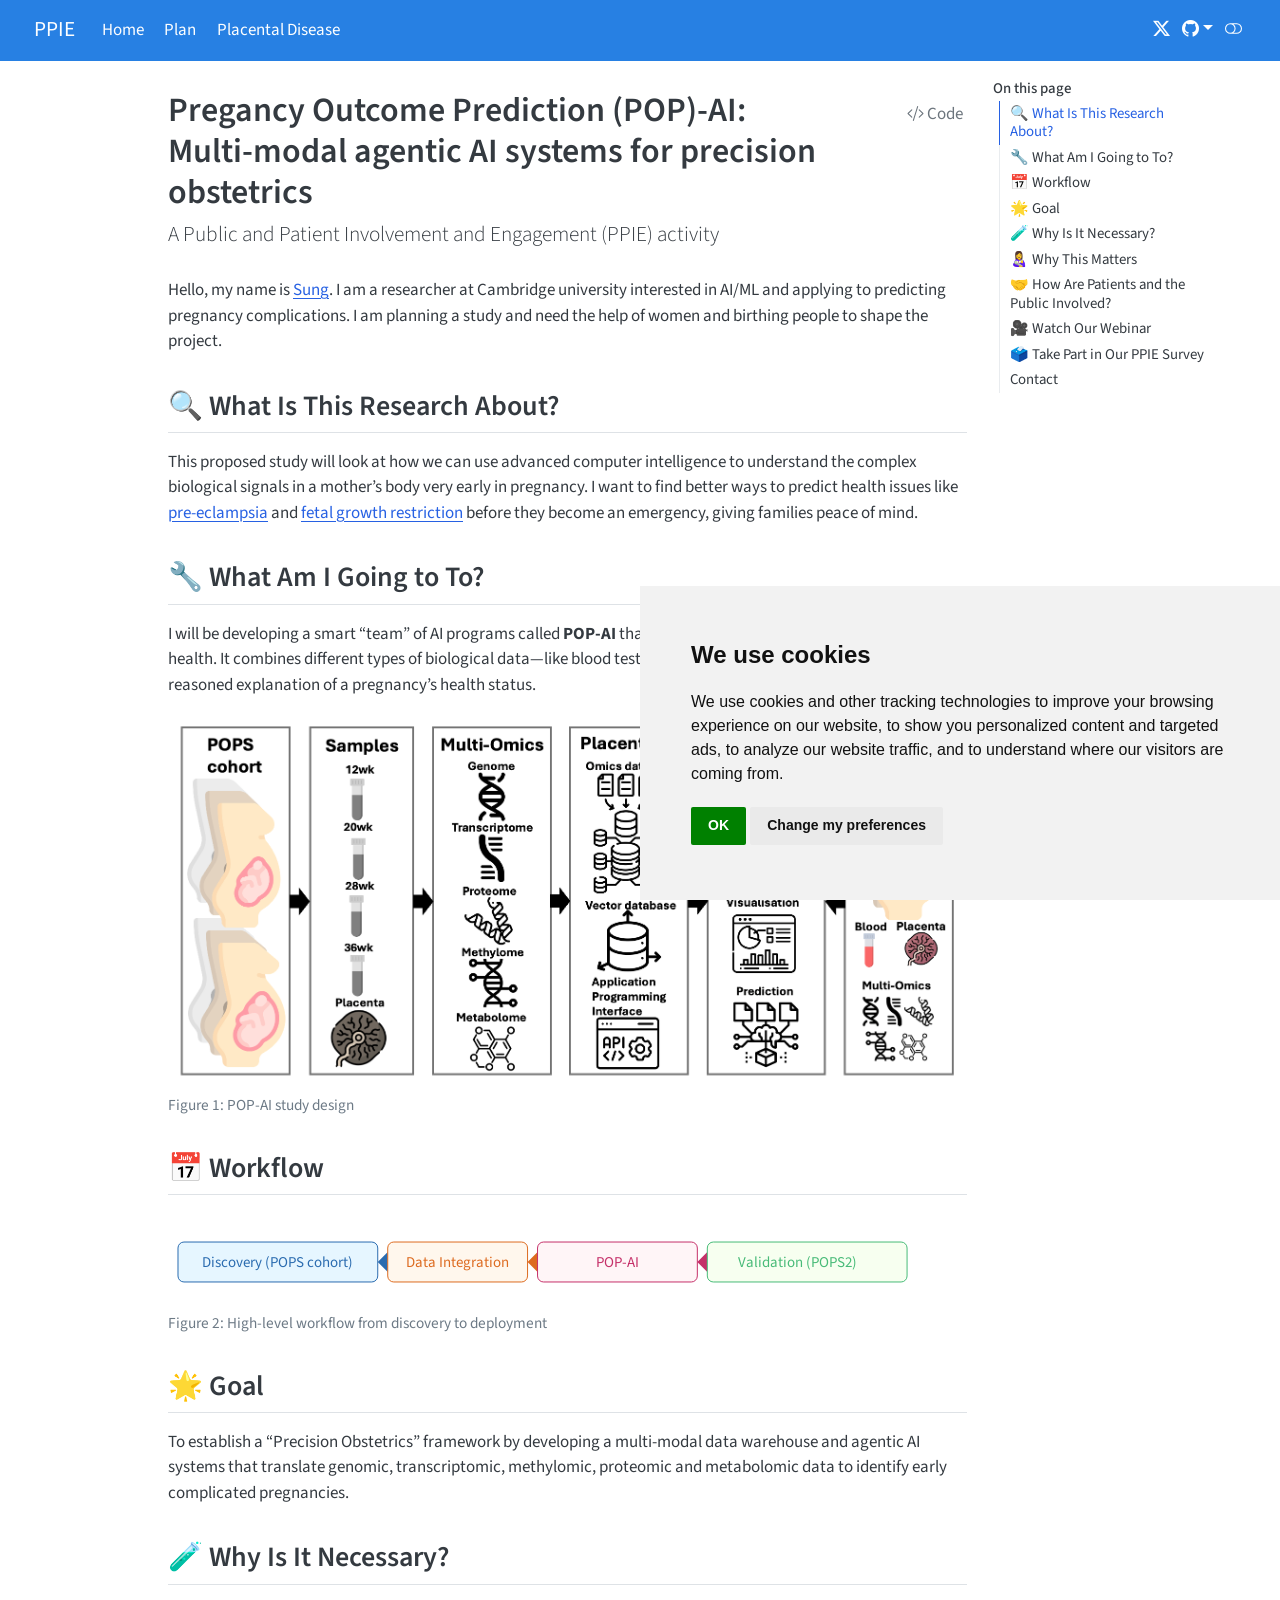
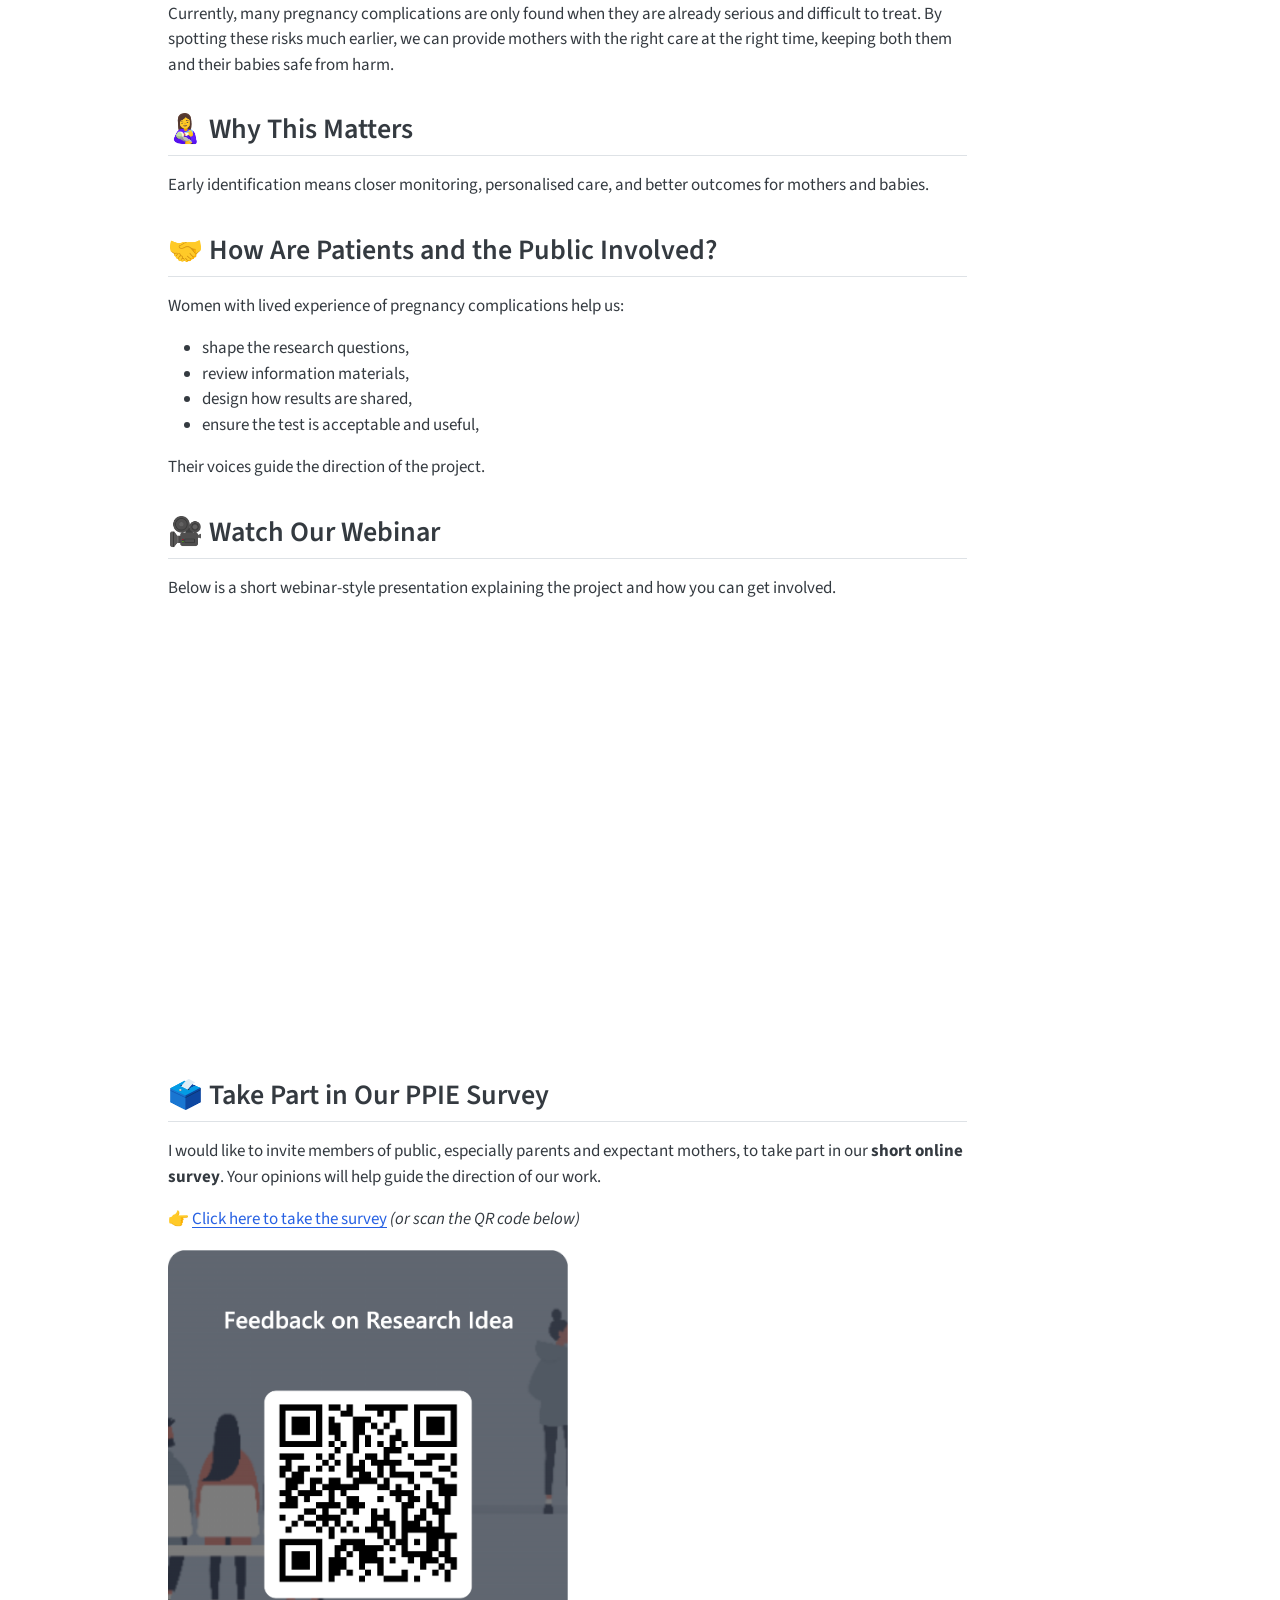
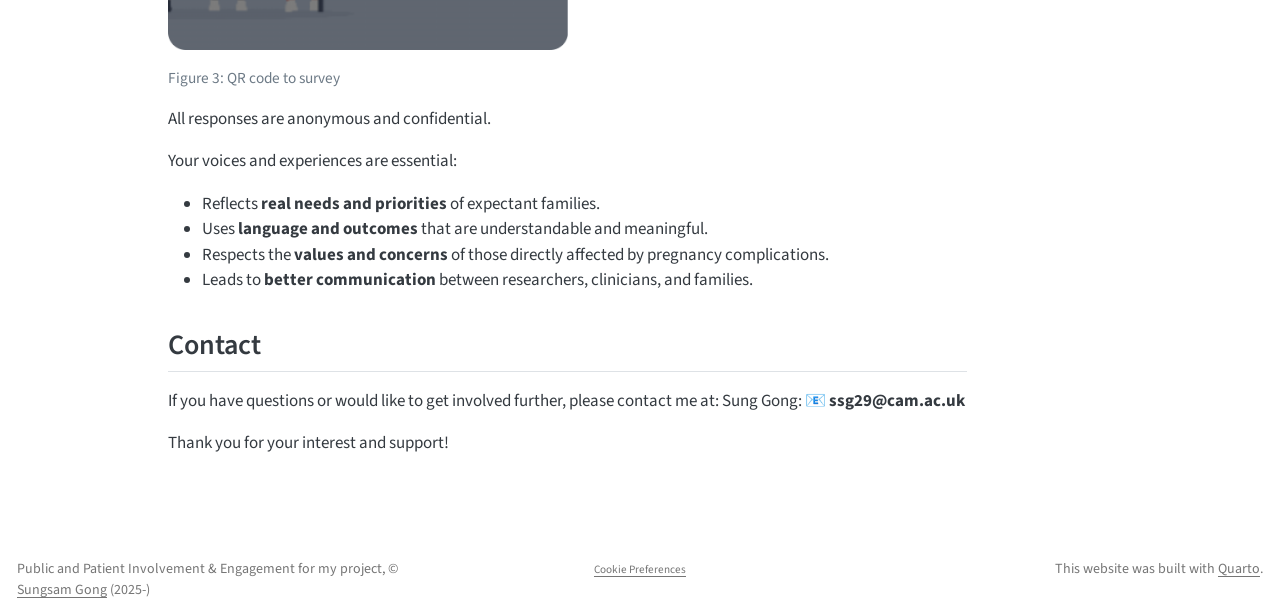
==== index.html @ a51aa69e "Built site for gh-pages" ====
<!DOCTYPE html>
<html xmlns="http://www.w3.org/1999/xhtml" lang="en" xml:lang="en"><head>

<meta charset="utf-8">
<meta name="generator" content="quarto-1.8.24">

<meta name="viewport" content="width=device-width, initial-scale=1.0, user-scalable=yes">


<title>Pregancy Outcome Prediction (POP)-AI:Multi-modal agentic AI systems for precision obstetrics – PPIE</title>
<style>
code{white-space: pre-wrap;}
span.smallcaps{font-variant: small-caps;}
div.columns{display: flex; gap: min(4vw, 1.5em);}
div.column{flex: auto; overflow-x: auto;}
div.hanging-indent{margin-left: 1.5em; text-indent: -1.5em;}
ul.task-list{list-style: none;}
ul.task-list li input[type="checkbox"] {
  width: 0.8em;
  margin: 0 0.8em 0.2em -1em; /* quarto-specific, see https://github.com/quarto-dev/quarto-cli/issues/4556 */ 
  vertical-align: middle;
}
/* CSS for syntax highlighting */
html { -webkit-text-size-adjust: 100%; }
pre > code.sourceCode { white-space: pre; position: relative; }
pre > code.sourceCode > span { display: inline-block; line-height: 1.25; }
pre > code.sourceCode > span:empty { height: 1.2em; }
.sourceCode { overflow: visible; }
code.sourceCode > span { color: inherit; text-decoration: inherit; }
div.sourceCode { margin: 1em 0; }
pre.sourceCode { margin: 0; }
@media screen {
div.sourceCode { overflow: auto; }
}
@media print {
pre > code.sourceCode { white-space: pre-wrap; }
pre > code.sourceCode > span { text-indent: -5em; padding-left: 5em; }
}
pre.numberSource code
  { counter-reset: source-line 0; }
pre.numberSource code > span
  { position: relative; left: -4em; counter-increment: source-line; }
pre.numberSource code > span > a:first-child::before
  { content: counter(source-line);
    position: relative; left: -1em; text-align: right; vertical-align: baseline;
    border: none; display: inline-block;
    -webkit-touch-callout: none; -webkit-user-select: none;
    -khtml-user-select: none; -moz-user-select: none;
    -ms-user-select: none; user-select: none;
    padding: 0 4px; width: 4em;
  }
pre.numberSource { margin-left: 3em;  padding-left: 4px; }
div.sourceCode
  {   }
@media screen {
pre > code.sourceCode > span > a:first-child::before { text-decoration: underline; }
}
</style>


<script src="site_libs/quarto-nav/quarto-nav.js"></script>
<script src="site_libs/quarto-nav/headroom.min.js"></script>
<script src="site_libs/clipboard/clipboard.min.js"></script>
<script src="site_libs/quarto-search/autocomplete.umd.js"></script>
<script src="site_libs/quarto-search/fuse.min.js"></script>
<script src="site_libs/quarto-search/quarto-search.js"></script>
<meta name="quarto:offset" content="./">
<script src="site_libs/cookie-consent/cookie-consent.js"></script>
<link href="site_libs/cookie-consent/cookie-consent.css" rel="stylesheet">
<script src="site_libs/quarto-html/quarto.js" type="module"></script>
<script src="site_libs/quarto-html/tabsets/tabsets.js" type="module"></script>
<script src="site_libs/quarto-html/axe/axe-check.js" type="module"></script>
<script src="site_libs/quarto-html/popper.min.js"></script>
<script src="site_libs/quarto-html/tippy.umd.min.js"></script>
<script src="site_libs/quarto-html/anchor.min.js"></script>
<link href="site_libs/quarto-html/tippy.css" rel="stylesheet">
<link href="site_libs/quarto-html/quarto-syntax-highlighting-daa61cdf0a0f2a7b7769a5faa9ec7e5c.css" rel="stylesheet" class="quarto-color-scheme" id="quarto-text-highlighting-styles">
<link href="site_libs/quarto-html/quarto-syntax-highlighting-dark-aa12532152a44d0f02d6b664d4715275.css" rel="stylesheet" class="quarto-color-scheme quarto-color-alternate" id="quarto-text-highlighting-styles">
<link href="site_libs/quarto-html/quarto-syntax-highlighting-daa61cdf0a0f2a7b7769a5faa9ec7e5c.css" rel="stylesheet" class="quarto-color-scheme-extra" id="quarto-text-highlighting-styles">
<script src="site_libs/bootstrap/bootstrap.min.js"></script>
<link href="site_libs/bootstrap/bootstrap-icons.css" rel="stylesheet">
<link href="site_libs/bootstrap/bootstrap-1c610ff6f3c2b737adf2f1b903a9060c.min.css" rel="stylesheet" append-hash="true" class="quarto-color-scheme" id="quarto-bootstrap" data-mode="light">
<link href="site_libs/bootstrap/bootstrap-dark-239635555248f5761fd198ca9ed1ee51.min.css" rel="stylesheet" append-hash="true" class="quarto-color-scheme quarto-color-alternate" id="quarto-bootstrap" data-mode="dark">
<link href="site_libs/bootstrap/bootstrap-1c610ff6f3c2b737adf2f1b903a9060c.min.css" rel="stylesheet" append-hash="true" class="quarto-color-scheme-extra" id="quarto-bootstrap" data-mode="light">
<script id="quarto-search-options" type="application/json">{
  "location": "navbar",
  "copy-button": false,
  "collapse-after": 3,
  "panel-placement": "end",
  "type": "overlay",
  "limit": 50,
  "keyboard-shortcut": [
    "f",
    "/",
    "s"
  ],
  "show-item-context": false,
  "language": {
    "search-no-results-text": "No results",
    "search-matching-documents-text": "matching documents",
    "search-copy-link-title": "Copy link to search",
    "search-hide-matches-text": "Hide additional matches",
    "search-more-match-text": "more match in this document",
    "search-more-matches-text": "more matches in this document",
    "search-clear-button-title": "Clear",
    "search-text-placeholder": "",
    "search-detached-cancel-button-title": "Cancel",
    "search-submit-button-title": "Submit",
    "search-label": "Search"
  }
}</script>
<script async="" src="https://www.googletagmanager.com/gtag/js?id=G-RY5QNJQ2C6"></script>

<script type="text/plain" cookie-consent="tracking">

window.dataLayer = window.dataLayer || [];
function gtag(){dataLayer.push(arguments);}
gtag('js', new Date());
gtag('config', 'G-RY5QNJQ2C6', { 'anonymize_ip': true});
</script>

<script type="text/javascript" charset="UTF-8">
document.addEventListener('DOMContentLoaded', function () {
cookieconsent.run({
  "notice_banner_type":"simple",
  "consent_type":"implied",
  "palette":"light",
  "language":"en",
  "page_load_consent_levels":["strictly-necessary","functionality","tracking","targeting"],
  "notice_banner_reject_button_hide":false,
  "preferences_center_close_button_hide":false,
  "website_name":""
  ,
"language":"en"
  });
});
</script> 
  


<link rel="stylesheet" href="styles.css">
<meta property="og:title" content="Pregancy Outcome Prediction (POP)-AI:Multi-modal agentic AI systems for precision obstetrics – PPIE">
<meta property="og:description" content="A Public and Patient Involvement and Engagement (PPIE) activity">
<meta property="og:image" content="https://sung.github.io/POP-AI-PPIE/static/figure/Fig1.POP-AI.design.png">
<meta property="og:site_name" content="PPIE">
<meta property="og:image:height" content="779">
<meta property="og:image:width" content="1681">
<meta name="twitter:title" content="Pregancy Outcome Prediction (POP)-AI:Multi-modal agentic AI systems for precision obstetrics – PPIE">
<meta name="twitter:description" content="A Public and Patient Involvement and Engagement (PPIE) activity">
<meta name="twitter:image" content="https://sung.github.io/POP-AI-PPIE/static/figure/Fig1.POP-AI.design.png">
<meta name="twitter:image-height" content="779">
<meta name="twitter:image-width" content="1681">
<meta name="twitter:card" content="summary_large_image">
</head>

<body class="nav-fixed quarto-light"><script id="quarto-html-before-body" type="application/javascript">
    const toggleBodyColorMode = (bsSheetEl) => {
      const mode = bsSheetEl.getAttribute("data-mode");
      const bodyEl = window.document.querySelector("body");
      if (mode === "dark") {
        bodyEl.classList.add("quarto-dark");
        bodyEl.classList.remove("quarto-light");
      } else {
        bodyEl.classList.add("quarto-light");
        bodyEl.classList.remove("quarto-dark");
      }
    }
    const toggleBodyColorPrimary = () => {
      const bsSheetEl = window.document.querySelector("link#quarto-bootstrap:not([rel=disabled-stylesheet])");
      if (bsSheetEl) {
        toggleBodyColorMode(bsSheetEl);
      }
    }
    const setColorSchemeToggle = (alternate) => {
      const toggles = window.document.querySelectorAll('.quarto-color-scheme-toggle');
      for (let i=0; i < toggles.length; i++) {
        const toggle = toggles[i];
        if (toggle) {
          if (alternate) {
            toggle.classList.add("alternate");
          } else {
            toggle.classList.remove("alternate");
          }
        }
      }
    };
    const toggleColorMode = (alternate) => {
      // Switch the stylesheets
      const primaryStylesheets = window.document.querySelectorAll('link.quarto-color-scheme:not(.quarto-color-alternate)');
      const alternateStylesheets = window.document.querySelectorAll('link.quarto-color-scheme.quarto-color-alternate');
      manageTransitions('#quarto-margin-sidebar .nav-link', false);
      if (alternate) {
        // note: dark is layered on light, we don't disable primary!
        enableStylesheet(alternateStylesheets);
        for (const sheetNode of alternateStylesheets) {
          if (sheetNode.id === "quarto-bootstrap") {
            toggleBodyColorMode(sheetNode);
          }
        }
      } else {
        disableStylesheet(alternateStylesheets);
        enableStylesheet(primaryStylesheets)
        toggleBodyColorPrimary();
      }
      manageTransitions('#quarto-margin-sidebar .nav-link', true);
      // Switch the toggles
      setColorSchemeToggle(alternate)
      // Hack to workaround the fact that safari doesn't
      // properly recolor the scrollbar when toggling (#1455)
      if (navigator.userAgent.indexOf('Safari') > 0 && navigator.userAgent.indexOf('Chrome') == -1) {
        manageTransitions("body", false);
        window.scrollTo(0, 1);
        setTimeout(() => {
          window.scrollTo(0, 0);
          manageTransitions("body", true);
        }, 40);
      }
    }
    const disableStylesheet = (stylesheets) => {
      for (let i=0; i < stylesheets.length; i++) {
        const stylesheet = stylesheets[i];
        stylesheet.rel = 'disabled-stylesheet';
      }
    }
    const enableStylesheet = (stylesheets) => {
      for (let i=0; i < stylesheets.length; i++) {
        const stylesheet = stylesheets[i];
        if(stylesheet.rel !== 'stylesheet') { // for Chrome, which will still FOUC without this check
          stylesheet.rel = 'stylesheet';
        }
      }
    }
    const manageTransitions = (selector, allowTransitions) => {
      const els = window.document.querySelectorAll(selector);
      for (let i=0; i < els.length; i++) {
        const el = els[i];
        if (allowTransitions) {
          el.classList.remove('notransition');
        } else {
          el.classList.add('notransition');
        }
      }
    }
    const isFileUrl = () => {
      return window.location.protocol === 'file:';
    }
    const hasAlternateSentinel = () => {
      let styleSentinel = getColorSchemeSentinel();
      if (styleSentinel !== null) {
        return styleSentinel === "alternate";
      } else {
        return false;
      }
    }
    const setStyleSentinel = (alternate) => {
      const value = alternate ? "alternate" : "default";
      if (!isFileUrl()) {
        window.localStorage.setItem("quarto-color-scheme", value);
      } else {
        localAlternateSentinel = value;
      }
    }
    const getColorSchemeSentinel = () => {
      if (!isFileUrl()) {
        const storageValue = window.localStorage.getItem("quarto-color-scheme");
        return storageValue != null ? storageValue : localAlternateSentinel;
      } else {
        return localAlternateSentinel;
      }
    }
    const toggleGiscusIfUsed = (isAlternate, darkModeDefault) => {
      const baseTheme = document.querySelector('#giscus-base-theme')?.value ?? 'light';
      const alternateTheme = document.querySelector('#giscus-alt-theme')?.value ?? 'dark';
      let newTheme = '';
      if(authorPrefersDark) {
        newTheme = isAlternate ? baseTheme : alternateTheme;
      } else {
        newTheme = isAlternate ? alternateTheme : baseTheme;
      }
      const changeGiscusTheme = () => {
        // From: https://github.com/giscus/giscus/issues/336
        const sendMessage = (message) => {
          const iframe = document.querySelector('iframe.giscus-frame');
          if (!iframe) return;
          iframe.contentWindow.postMessage({ giscus: message }, 'https://giscus.app');
        }
        sendMessage({
          setConfig: {
            theme: newTheme
          }
        });
      }
      const isGiscussLoaded = window.document.querySelector('iframe.giscus-frame') !== null;
      if (isGiscussLoaded) {
        changeGiscusTheme();
      }
    };
    const authorPrefersDark = false;
    const darkModeDefault = authorPrefersDark;
      document.querySelector('link#quarto-text-highlighting-styles.quarto-color-scheme-extra').rel = 'disabled-stylesheet';
      document.querySelector('link#quarto-bootstrap.quarto-color-scheme-extra').rel = 'disabled-stylesheet';
    let localAlternateSentinel = darkModeDefault ? 'alternate' : 'default';
    // Dark / light mode switch
    window.quartoToggleColorScheme = () => {
      // Read the current dark / light value
      let toAlternate = !hasAlternateSentinel();
      toggleColorMode(toAlternate);
      setStyleSentinel(toAlternate);
      toggleGiscusIfUsed(toAlternate, darkModeDefault);
      window.dispatchEvent(new Event('resize'));
    };
    // Switch to dark mode if need be
    if (hasAlternateSentinel()) {
      toggleColorMode(true);
    } else {
      toggleColorMode(false);
    }
  </script>

<div id="quarto-search-results"></div>
  <header id="quarto-header" class="headroom fixed-top">
    <nav class="navbar navbar-expand-lg " data-bs-theme="dark">
      <div class="navbar-container container-fluid">
      <div class="navbar-brand-container mx-auto">
    <a href="./index.html" class="navbar-brand navbar-brand-logo">
    </a>
    <a class="navbar-brand" href="./index.html">
    <span class="navbar-title">PPIE</span>
    </a>
  </div>
            <div id="quarto-search" class="" title="Search"></div>
          <button class="navbar-toggler" type="button" data-bs-toggle="collapse" data-bs-target="#navbarCollapse" aria-controls="navbarCollapse" role="menu" aria-expanded="false" aria-label="Toggle navigation" onclick="if (window.quartoToggleHeadroom) { window.quartoToggleHeadroom(); }">
  <span class="navbar-toggler-icon"></span>
</button>
          <div class="collapse navbar-collapse" id="navbarCollapse">
            <ul class="navbar-nav navbar-nav-scroll me-auto">
  <li class="nav-item">
    <a class="nav-link active" href="./index.html" aria-current="page"> 
<span class="menu-text">Home</span></a>
  </li>  
  <li class="nav-item">
    <a class="nav-link" href="./plan.html"> 
<span class="menu-text">Plan</span></a>
  </li>  
  <li class="nav-item">
    <a class="nav-link" href="./placenta.html"> 
<span class="menu-text">Placental Disease</span></a>
  </li>  
</ul>
          </div> <!-- /navcollapse -->
            <div class="quarto-navbar-tools tools-wide">
    <a href="https://x.com/sunggong" title="" class="quarto-navigation-tool px-1" aria-label=""><i class="bi bi-twitter-x"></i></a>
    <div class="dropdown">
      <a href="" title="" id="quarto-navigation-tool-dropdown-0" class="quarto-navigation-tool dropdown-toggle px-1" data-bs-toggle="dropdown" aria-expanded="false" role="link" aria-label=""><i class="bi bi-github"></i></a>
      <ul class="dropdown-menu" aria-labelledby="quarto-navigation-tool-dropdown-0">
          <li>
            <a class="dropdown-item quarto-navbar-tools-item" href="https://sung.github.io/POP-AI-PPIE">
            Source Code
            </a>
          </li>
          <li>
            <a class="dropdown-item quarto-navbar-tools-item" href="https://sung.github.io/POP-AI-PPIE">
            Report a Bug
            </a>
          </li>
      </ul>
    </div>
  <a href="" class="quarto-color-scheme-toggle quarto-navigation-tool  px-1" onclick="window.quartoToggleColorScheme(); return false;" title="Toggle dark mode"><i class="bi"></i></a>
</div>
      </div> <!-- /container-fluid -->
    </nav>
</header>
<!-- content -->
<div id="quarto-content" class="quarto-container page-columns page-rows-contents page-layout-article page-navbar">
<!-- sidebar -->
<!-- margin-sidebar -->
    <div id="quarto-margin-sidebar" class="sidebar margin-sidebar">
        <nav id="TOC" role="doc-toc" class="toc-active">
    <h2 id="toc-title">On this page</h2>
   
  <ul>
  <li><a href="#what-is-this-research-about" id="toc-what-is-this-research-about" class="nav-link active" data-scroll-target="#what-is-this-research-about">🔍 What Is This Research About?</a></li>
  <li><a href="#what-am-i-going-to-to" id="toc-what-am-i-going-to-to" class="nav-link" data-scroll-target="#what-am-i-going-to-to">🔧 What Am I Going to To?</a></li>
  <li><a href="#workflow" id="toc-workflow" class="nav-link" data-scroll-target="#workflow">📅 Workflow</a></li>
  <li><a href="#goal" id="toc-goal" class="nav-link" data-scroll-target="#goal">🌟 Goal</a></li>
  <li><a href="#why-is-it-necessary" id="toc-why-is-it-necessary" class="nav-link" data-scroll-target="#why-is-it-necessary">🧪 Why Is It Necessary?</a></li>
  <li><a href="#why-this-matters" id="toc-why-this-matters" class="nav-link" data-scroll-target="#why-this-matters">👩‍🍼 Why This Matters</a></li>
  <li><a href="#how-are-patients-and-the-public-involved" id="toc-how-are-patients-and-the-public-involved" class="nav-link" data-scroll-target="#how-are-patients-and-the-public-involved">🤝 How Are Patients and the Public Involved?</a></li>
  <li><a href="#watch-our-webinar" id="toc-watch-our-webinar" class="nav-link" data-scroll-target="#watch-our-webinar">🎥 Watch Our Webinar</a></li>
  <li><a href="#take-part-in-our-ppie-survey" id="toc-take-part-in-our-ppie-survey" class="nav-link" data-scroll-target="#take-part-in-our-ppie-survey">🗳️ Take Part in Our PPIE Survey</a></li>
  <li><a href="#contact" id="toc-contact" class="nav-link" data-scroll-target="#contact">Contact</a></li>
  </ul>
</nav>
    </div>
<!-- main -->
<main class="content" id="quarto-document-content">


<header id="title-block-header" class="quarto-title-block default">
<div class="quarto-title">
<div class="quarto-title-block"><div><h1 class="title">Pregancy Outcome Prediction (POP)-AI:<br>Multi-modal agentic AI systems for precision obstetrics</h1><button type="button" class="btn code-tools-button" id="quarto-code-tools-source"><i class="bi"></i> Code</button></div></div>
<p class="subtitle lead">A Public and Patient Involvement and Engagement (PPIE) activity</p>
</div>



<div class="quarto-title-meta">

    
  
    
  </div>
  


</header>


<p>Hello, my name is <a href="https://sung.github.io">Sung</a>. I am a researcher at Cambridge university interested in AI/ML and applying to predicting pregnancy complications. I am planning a study and need the help of women and birthing people to shape the project.</p>
<section id="what-is-this-research-about" class="level2">
<h2 class="anchored" data-anchor-id="what-is-this-research-about">🔍 What Is This Research About?</h2>
<p>This proposed study will look at how we can use advanced computer intelligence to understand the complex biological signals in a mother’s body very early in pregnancy. I want to find better ways to predict health issues like <a href="https://www.nhs.uk/conditions/pre-eclampsia/">pre-eclampsia</a> and <a href="https://www.tommys.org/pregnancy-information/pregnancy-complications/fetal-growth-restriction-intrauterine-growth-restriction">fetal growth restriction</a> before they become an emergency, giving families peace of mind.</p>
</section>
<section id="what-am-i-going-to-to" class="level2">
<h2 class="anchored" data-anchor-id="what-am-i-going-to-to">🔧 What Am I Going to To?</h2>
<p>I will be developing a smart “team” of AI programs called <strong>POP-AI</strong> that acts as a digital specialist for pregnancy health. It combines different types of biological data—like blood tests and genetics—to give doctors a clear, reasoned explanation of a pregnancy’s health status.</p>
<div id="fig-study-design" class="quarto-float quarto-figure quarto-figure-center anchored">
<figure class="quarto-float quarto-float-fig figure">
<div aria-describedby="fig-study-design-caption-0ceaefa1-69ba-4598-a22c-09a6ac19f8ca">
<img src="static/figure/Fig1.POP-AI.design.png" class="img-fluid figure-img">
</div>
<figcaption class="quarto-float-caption-bottom quarto-float-caption quarto-float-fig" id="fig-study-design-caption-0ceaefa1-69ba-4598-a22c-09a6ac19f8ca">
Figure&nbsp;1: POP-AI study design
</figcaption>
</figure>
</div>
</section>
<section id="workflow" class="level2">
<h2 class="anchored" data-anchor-id="workflow">📅 Workflow</h2>
<div id="fig-workflow" class="quarto-float quarto-figure quarto-figure-center anchored">
<figure class="quarto-float quarto-float-fig figure">
<div aria-describedby="fig-workflow-caption-0ceaefa1-69ba-4598-a22c-09a6ac19f8ca">
<svg width="100%" height="100" viewbox="0 0 800 80" xmlns="http://www.w3.org/2000/svg">
<rect x="10" y="20" width="200" height="40" rx="6" fill="#E6F6FF" stroke="#2B6CB0"></rect> <text x="110" y="45" font-size="15" text-anchor="middle" fill="#2B6CB0">Discovery (POPS cohort)</text> <polygon points="210,40 220,30 220,50" fill="#2B6CB0"></polygon> <rect x="220" y="20" width="140" height="40" rx="6" fill="#FFF7ED" stroke="#DD6B20"></rect> <text x="290" y="45" font-size="15" text-anchor="middle" fill="#DD6B20">Data Integration</text> <polygon points="360,40 370,30 370,50" fill="#DD6B20"></polygon> <rect x="370" y="20" width="160" height="40" rx="6" fill="#FFF5F7" stroke="#C53069"></rect> <text x="450" y="45" font-size="15" text-anchor="middle" fill="#C53069">POP-AI</text> <polygon points="530,40 540,30 540,50" fill="#C53069"></polygon> <rect x="540" y="20" width="200" height="40" rx="6" fill="#F7FFF0" stroke="#48BB78"></rect> <text x="630" y="45" font-size="15" text-anchor="middle" fill="#48BB78"> Validation (POPS2)</text>
</svg>
</div>
<figcaption class="quarto-float-caption-bottom quarto-float-caption quarto-float-fig" id="fig-workflow-caption-0ceaefa1-69ba-4598-a22c-09a6ac19f8ca">
Figure&nbsp;2: High-level workflow from discovery to deployment
</figcaption>
</figure>
</div>
</section>
<section id="goal" class="level2">
<h2 class="anchored" data-anchor-id="goal">🌟 Goal</h2>
<p>To establish a “Precision Obstetrics” framework by developing a multi-modal data warehouse and agentic AI systems that translate genomic, transcriptomic, methylomic, proteomic and metabolomic data to identify early complicated pregnancies.</p>
</section>
<section id="why-is-it-necessary" class="level2">
<h2 class="anchored" data-anchor-id="why-is-it-necessary">🧪 Why Is It Necessary?</h2>
<p>Currently, many pregnancy complications are only found when they are already serious and difficult to treat. By spotting these risks much earlier, we can provide mothers with the right care at the right time, keeping both them and their babies safe from harm.</p>
</section>
<section id="why-this-matters" class="level2">
<h2 class="anchored" data-anchor-id="why-this-matters">👩‍🍼 Why This Matters</h2>
<p>Early identification means closer monitoring, personalised care, and better outcomes for mothers and babies.</p>
</section>
<section id="how-are-patients-and-the-public-involved" class="level2">
<h2 class="anchored" data-anchor-id="how-are-patients-and-the-public-involved">🤝 How Are Patients and the Public Involved?</h2>
<p>Women with lived experience of pregnancy complications help us:</p>
<ul>
<li>shape the research questions,</li>
<li>review information materials,</li>
<li>design how results are shared,</li>
<li>ensure the test is acceptable and useful,</li>
</ul>
<p>Their voices guide the direction of the project.</p>
</section>
<section id="watch-our-webinar" class="level2">
<h2 class="anchored" data-anchor-id="watch-our-webinar">🎥 Watch Our Webinar</h2>
<p>Below is a short webinar-style presentation explaining the project and how you can get involved.</p>
<iframe width="100%" height="400" src="https://www.youtube.com/embed/9nts6IFt578" title="PPIE Webinar" frameborder="0" allowfullscreen="">
</iframe>
</section>
<section id="take-part-in-our-ppie-survey" class="level2">
<h2 class="anchored" data-anchor-id="take-part-in-our-ppie-survey">🗳️ Take Part in Our PPIE Survey</h2>
<p>I would like to invite members of public, especially parents and expectant mothers, to take part in our <strong>short online survey</strong>. Your opinions will help guide the direction of our work.</p>
<p>👉 <strong><a href="https://forms.office.com/e/AYFbkgAYEU">Click here to take the survey</a></strong> <em>(or scan the QR code below)</em></p>
<div id="fig-qr-code" class="quarto-float quarto-figure quarto-figure-left anchored" data-fig-align="left">
<figure class="quarto-float quarto-float-fig figure">
<div aria-describedby="fig-qr-code-caption-0ceaefa1-69ba-4598-a22c-09a6ac19f8ca">
<img src="static/figure/QRCode for Feedback on Research Idea.png" class="img-fluid quarto-figure quarto-figure-left figure-img" width="400">
</div>
<figcaption class="quarto-float-caption-bottom quarto-float-caption quarto-float-fig" id="fig-qr-code-caption-0ceaefa1-69ba-4598-a22c-09a6ac19f8ca">
Figure&nbsp;3: QR code to survey
</figcaption>
</figure>
</div>
<p>All responses are anonymous and confidential.</p>
<p>Your voices and experiences are essential:</p>
<ul>
<li>Reflects <strong>real needs and priorities</strong> of expectant families.</li>
<li>Uses <strong>language and outcomes</strong> that are understandable and meaningful.</li>
<li>Respects the <strong>values and concerns</strong> of those directly affected by pregnancy complications.</li>
<li>Leads to <strong>better communication</strong> between researchers, clinicians, and families.</li>
</ul>
</section>
<section id="contact" class="level2">
<h2 class="anchored" data-anchor-id="contact">Contact</h2>
<p>If you have questions or would like to get involved further, please contact me at: Sung Gong: 📧 <strong>ssg29@cam.ac.uk</strong></p>
<p>Thank you for your interest and support!</p>


<!-- -->

</section>

</main> <!-- /main -->
<script id="quarto-html-after-body" type="application/javascript">
  window.document.addEventListener("DOMContentLoaded", function (event) {
    // Ensure there is a toggle, if there isn't float one in the top right
    if (window.document.querySelector('.quarto-color-scheme-toggle') === null) {
      const a = window.document.createElement('a');
      a.classList.add('top-right');
      a.classList.add('quarto-color-scheme-toggle');
      a.href = "";
      a.onclick = function() { try { window.quartoToggleColorScheme(); } catch {} return false; };
      const i = window.document.createElement("i");
      i.classList.add('bi');
      a.appendChild(i);
      window.document.body.appendChild(a);
    }
    setColorSchemeToggle(hasAlternateSentinel())
    const icon = "";
    const anchorJS = new window.AnchorJS();
    anchorJS.options = {
      placement: 'right',
      icon: icon
    };
    anchorJS.add('.anchored');
    const isCodeAnnotation = (el) => {
      for (const clz of el.classList) {
        if (clz.startsWith('code-annotation-')) {                     
          return true;
        }
      }
      return false;
    }
    const onCopySuccess = function(e) {
      // button target
      const button = e.trigger;
      // don't keep focus
      button.blur();
      // flash "checked"
      button.classList.add('code-copy-button-checked');
      var currentTitle = button.getAttribute("title");
      button.setAttribute("title", "Copied!");
      let tooltip;
      if (window.bootstrap) {
        button.setAttribute("data-bs-toggle", "tooltip");
        button.setAttribute("data-bs-placement", "left");
        button.setAttribute("data-bs-title", "Copied!");
        tooltip = new bootstrap.Tooltip(button, 
          { trigger: "manual", 
            customClass: "code-copy-button-tooltip",
            offset: [0, -8]});
        tooltip.show();    
      }
      setTimeout(function() {
        if (tooltip) {
          tooltip.hide();
          button.removeAttribute("data-bs-title");
          button.removeAttribute("data-bs-toggle");
          button.removeAttribute("data-bs-placement");
        }
        button.setAttribute("title", currentTitle);
        button.classList.remove('code-copy-button-checked');
      }, 1000);
      // clear code selection
      e.clearSelection();
    }
    const getTextToCopy = function(trigger) {
      const outerScaffold = trigger.parentElement.cloneNode(true);
      const codeEl = outerScaffold.querySelector('code');
      for (const childEl of codeEl.children) {
        if (isCodeAnnotation(childEl)) {
          childEl.remove();
        }
      }
      return codeEl.innerText;
    }
    const clipboard = new window.ClipboardJS('.code-copy-button:not([data-in-quarto-modal])', {
      text: getTextToCopy
    });
    clipboard.on('success', onCopySuccess);
    if (window.document.getElementById('quarto-embedded-source-code-modal')) {
      const clipboardModal = new window.ClipboardJS('.code-copy-button[data-in-quarto-modal]', {
        text: getTextToCopy,
        container: window.document.getElementById('quarto-embedded-source-code-modal')
      });
      clipboardModal.on('success', onCopySuccess);
    }
    const viewSource = window.document.getElementById('quarto-view-source') ||
                       window.document.getElementById('quarto-code-tools-source');
    if (viewSource) {
      const sourceUrl = viewSource.getAttribute("data-quarto-source-url");
      viewSource.addEventListener("click", function(e) {
        if (sourceUrl) {
          // rstudio viewer pane
          if (/\bcapabilities=\b/.test(window.location)) {
            window.open(sourceUrl);
          } else {
            window.location.href = sourceUrl;
          }
        } else {
          const modal = new bootstrap.Modal(document.getElementById('quarto-embedded-source-code-modal'));
          modal.show();
        }
        return false;
      });
    }
    function toggleCodeHandler(show) {
      return function(e) {
        const detailsSrc = window.document.querySelectorAll(".cell > details > .sourceCode");
        for (let i=0; i<detailsSrc.length; i++) {
          const details = detailsSrc[i].parentElement;
          if (show) {
            details.open = true;
          } else {
            details.removeAttribute("open");
          }
        }
        const cellCodeDivs = window.document.querySelectorAll(".cell > .sourceCode");
        const fromCls = show ? "hidden" : "unhidden";
        const toCls = show ? "unhidden" : "hidden";
        for (let i=0; i<cellCodeDivs.length; i++) {
          const codeDiv = cellCodeDivs[i];
          if (codeDiv.classList.contains(fromCls)) {
            codeDiv.classList.remove(fromCls);
            codeDiv.classList.add(toCls);
          } 
        }
        return false;
      }
    }
    const hideAllCode = window.document.getElementById("quarto-hide-all-code");
    if (hideAllCode) {
      hideAllCode.addEventListener("click", toggleCodeHandler(false));
    }
    const showAllCode = window.document.getElementById("quarto-show-all-code");
    if (showAllCode) {
      showAllCode.addEventListener("click", toggleCodeHandler(true));
    }
      var localhostRegex = new RegExp(/^(?:http|https):\/\/localhost\:?[0-9]*\//);
      var mailtoRegex = new RegExp(/^mailto:/);
        var filterRegex = new RegExp("https:\/\/sung\.github\.io\/POP-AI-PPIE");
      var isInternal = (href) => {
          return filterRegex.test(href) || localhostRegex.test(href) || mailtoRegex.test(href);
      }
      // Inspect non-navigation links and adorn them if external
     var links = window.document.querySelectorAll('a[href]:not(.nav-link):not(.navbar-brand):not(.toc-action):not(.sidebar-link):not(.sidebar-item-toggle):not(.pagination-link):not(.no-external):not([aria-hidden]):not(.dropdown-item):not(.quarto-navigation-tool):not(.about-link)');
      for (var i=0; i<links.length; i++) {
        const link = links[i];
        if (!isInternal(link.href)) {
          // undo the damage that might have been done by quarto-nav.js in the case of
          // links that we want to consider external
          if (link.dataset.originalHref !== undefined) {
            link.href = link.dataset.originalHref;
          }
        }
      }
    function tippyHover(el, contentFn, onTriggerFn, onUntriggerFn) {
      const config = {
        allowHTML: true,
        maxWidth: 500,
        delay: 100,
        arrow: false,
        appendTo: function(el) {
            return el.parentElement;
        },
        interactive: true,
        interactiveBorder: 10,
        theme: 'quarto',
        placement: 'bottom-start',
      };
      if (contentFn) {
        config.content = contentFn;
      }
      if (onTriggerFn) {
        config.onTrigger = onTriggerFn;
      }
      if (onUntriggerFn) {
        config.onUntrigger = onUntriggerFn;
      }
      window.tippy(el, config); 
    }
    const noterefs = window.document.querySelectorAll('a[role="doc-noteref"]');
    for (var i=0; i<noterefs.length; i++) {
      const ref = noterefs[i];
      tippyHover(ref, function() {
        // use id or data attribute instead here
        let href = ref.getAttribute('data-footnote-href') || ref.getAttribute('href');
        try { href = new URL(href).hash; } catch {}
        const id = href.replace(/^#\/?/, "");
        const note = window.document.getElementById(id);
        if (note) {
          return note.innerHTML;
        } else {
          return "";
        }
      });
    }
    const xrefs = window.document.querySelectorAll('a.quarto-xref');
    const processXRef = (id, note) => {
      // Strip column container classes
      const stripColumnClz = (el) => {
        el.classList.remove("page-full", "page-columns");
        if (el.children) {
          for (const child of el.children) {
            stripColumnClz(child);
          }
        }
      }
      stripColumnClz(note)
      if (id === null || id.startsWith('sec-')) {
        // Special case sections, only their first couple elements
        const container = document.createElement("div");
        if (note.children && note.children.length > 2) {
          container.appendChild(note.children[0].cloneNode(true));
          for (let i = 1; i < note.children.length; i++) {
            const child = note.children[i];
            if (child.tagName === "P" && child.innerText === "") {
              continue;
            } else {
              container.appendChild(child.cloneNode(true));
              break;
            }
          }
          if (window.Quarto?.typesetMath) {
            window.Quarto.typesetMath(container);
          }
          return container.innerHTML
        } else {
          if (window.Quarto?.typesetMath) {
            window.Quarto.typesetMath(note);
          }
          return note.innerHTML;
        }
      } else {
        // Remove any anchor links if they are present
        const anchorLink = note.querySelector('a.anchorjs-link');
        if (anchorLink) {
          anchorLink.remove();
        }
        if (window.Quarto?.typesetMath) {
          window.Quarto.typesetMath(note);
        }
        if (note.classList.contains("callout")) {
          return note.outerHTML;
        } else {
          return note.innerHTML;
        }
      }
    }
    for (var i=0; i<xrefs.length; i++) {
      const xref = xrefs[i];
      tippyHover(xref, undefined, function(instance) {
        instance.disable();
        let url = xref.getAttribute('href');
        let hash = undefined; 
        if (url.startsWith('#')) {
          hash = url;
        } else {
          try { hash = new URL(url).hash; } catch {}
        }
        if (hash) {
          const id = hash.replace(/^#\/?/, "");
          const note = window.document.getElementById(id);
          if (note !== null) {
            try {
              const html = processXRef(id, note.cloneNode(true));
              instance.setContent(html);
            } finally {
              instance.enable();
              instance.show();
            }
          } else {
            // See if we can fetch this
            fetch(url.split('#')[0])
            .then(res => res.text())
            .then(html => {
              const parser = new DOMParser();
              const htmlDoc = parser.parseFromString(html, "text/html");
              const note = htmlDoc.getElementById(id);
              if (note !== null) {
                const html = processXRef(id, note);
                instance.setContent(html);
              } 
            }).finally(() => {
              instance.enable();
              instance.show();
            });
          }
        } else {
          // See if we can fetch a full url (with no hash to target)
          // This is a special case and we should probably do some content thinning / targeting
          fetch(url)
          .then(res => res.text())
          .then(html => {
            const parser = new DOMParser();
            const htmlDoc = parser.parseFromString(html, "text/html");
            const note = htmlDoc.querySelector('main.content');
            if (note !== null) {
              // This should only happen for chapter cross references
              // (since there is no id in the URL)
              // remove the first header
              if (note.children.length > 0 && note.children[0].tagName === "HEADER") {
                note.children[0].remove();
              }
              const html = processXRef(null, note);
              instance.setContent(html);
            } 
          }).finally(() => {
            instance.enable();
            instance.show();
          });
        }
      }, function(instance) {
      });
    }
        let selectedAnnoteEl;
        const selectorForAnnotation = ( cell, annotation) => {
          let cellAttr = 'data-code-cell="' + cell + '"';
          let lineAttr = 'data-code-annotation="' +  annotation + '"';
          const selector = 'span[' + cellAttr + '][' + lineAttr + ']';
          return selector;
        }
        const selectCodeLines = (annoteEl) => {
          const doc = window.document;
          const targetCell = annoteEl.getAttribute("data-target-cell");
          const targetAnnotation = annoteEl.getAttribute("data-target-annotation");
          const annoteSpan = window.document.querySelector(selectorForAnnotation(targetCell, targetAnnotation));
          const lines = annoteSpan.getAttribute("data-code-lines").split(",");
          const lineIds = lines.map((line) => {
            return targetCell + "-" + line;
          })
          let top = null;
          let height = null;
          let parent = null;
          if (lineIds.length > 0) {
              //compute the position of the single el (top and bottom and make a div)
              const el = window.document.getElementById(lineIds[0]);
              top = el.offsetTop;
              height = el.offsetHeight;
              parent = el.parentElement.parentElement;
            if (lineIds.length > 1) {
              const lastEl = window.document.getElementById(lineIds[lineIds.length - 1]);
              const bottom = lastEl.offsetTop + lastEl.offsetHeight;
              height = bottom - top;
            }
            if (top !== null && height !== null && parent !== null) {
              // cook up a div (if necessary) and position it 
              let div = window.document.getElementById("code-annotation-line-highlight");
              if (div === null) {
                div = window.document.createElement("div");
                div.setAttribute("id", "code-annotation-line-highlight");
                div.style.position = 'absolute';
                parent.appendChild(div);
              }
              div.style.top = top - 2 + "px";
              div.style.height = height + 4 + "px";
              div.style.left = 0;
              let gutterDiv = window.document.getElementById("code-annotation-line-highlight-gutter");
              if (gutterDiv === null) {
                gutterDiv = window.document.createElement("div");
                gutterDiv.setAttribute("id", "code-annotation-line-highlight-gutter");
                gutterDiv.style.position = 'absolute';
                const codeCell = window.document.getElementById(targetCell);
                const gutter = codeCell.querySelector('.code-annotation-gutter');
                gutter.appendChild(gutterDiv);
              }
              gutterDiv.style.top = top - 2 + "px";
              gutterDiv.style.height = height + 4 + "px";
            }
            selectedAnnoteEl = annoteEl;
          }
        };
        const unselectCodeLines = () => {
          const elementsIds = ["code-annotation-line-highlight", "code-annotation-line-highlight-gutter"];
          elementsIds.forEach((elId) => {
            const div = window.document.getElementById(elId);
            if (div) {
              div.remove();
            }
          });
          selectedAnnoteEl = undefined;
        };
          // Handle positioning of the toggle
      window.addEventListener(
        "resize",
        throttle(() => {
          elRect = undefined;
          if (selectedAnnoteEl) {
            selectCodeLines(selectedAnnoteEl);
          }
        }, 10)
      );
      function throttle(fn, ms) {
      let throttle = false;
      let timer;
        return (...args) => {
          if(!throttle) { // first call gets through
              fn.apply(this, args);
              throttle = true;
          } else { // all the others get throttled
              if(timer) clearTimeout(timer); // cancel #2
              timer = setTimeout(() => {
                fn.apply(this, args);
                timer = throttle = false;
              }, ms);
          }
        };
      }
        // Attach click handler to the DT
        const annoteDls = window.document.querySelectorAll('dt[data-target-cell]');
        for (const annoteDlNode of annoteDls) {
          annoteDlNode.addEventListener('click', (event) => {
            const clickedEl = event.target;
            if (clickedEl !== selectedAnnoteEl) {
              unselectCodeLines();
              const activeEl = window.document.querySelector('dt[data-target-cell].code-annotation-active');
              if (activeEl) {
                activeEl.classList.remove('code-annotation-active');
              }
              selectCodeLines(clickedEl);
              clickedEl.classList.add('code-annotation-active');
            } else {
              // Unselect the line
              unselectCodeLines();
              clickedEl.classList.remove('code-annotation-active');
            }
          });
        }
    const findCites = (el) => {
      const parentEl = el.parentElement;
      if (parentEl) {
        const cites = parentEl.dataset.cites;
        if (cites) {
          return {
            el,
            cites: cites.split(' ')
          };
        } else {
          return findCites(el.parentElement)
        }
      } else {
        return undefined;
      }
    };
    var bibliorefs = window.document.querySelectorAll('a[role="doc-biblioref"]');
    for (var i=0; i<bibliorefs.length; i++) {
      const ref = bibliorefs[i];
      const citeInfo = findCites(ref);
      if (citeInfo) {
        tippyHover(citeInfo.el, function() {
          var popup = window.document.createElement('div');
          citeInfo.cites.forEach(function(cite) {
            var citeDiv = window.document.createElement('div');
            citeDiv.classList.add('hanging-indent');
            citeDiv.classList.add('csl-entry');
            var biblioDiv = window.document.getElementById('ref-' + cite);
            if (biblioDiv) {
              citeDiv.innerHTML = biblioDiv.innerHTML;
            }
            popup.appendChild(citeDiv);
          });
          return popup.innerHTML;
        });
      }
    }
  });
  </script><div class="modal fade" id="quarto-embedded-source-code-modal" tabindex="-1" aria-labelledby="quarto-embedded-source-code-modal-label" aria-hidden="true"><div class="modal-dialog modal-dialog-scrollable"><div class="modal-content"><div class="modal-header"><h5 class="modal-title" id="quarto-embedded-source-code-modal-label">Source Code</h5><button class="btn-close" data-bs-dismiss="modal"></button></div><div class="modal-body"><div class="">
<div class="code-copy-outer-scaffold"><div class="sourceCode" id="cb1" data-shortcodes="false"><pre class="sourceCode numberSource markdown number-lines code-with-copy"><code class="sourceCode markdown"><span id="cb1-1"><a href="#cb1-1"></a><span class="co">---</span></span>
<span id="cb1-2"><a href="#cb1-2"></a><span class="an">title:</span><span class="co"> "Pregancy Outcome Prediction (POP)-AI:&lt;/br&gt;Multi-modal agentic AI systems for precision obstetrics"</span></span>
<span id="cb1-3"><a href="#cb1-3"></a><span class="an">subtitle:</span><span class="co"> "A Public and Patient Involvement and Engagement (PPIE) activity"</span></span>
<span id="cb1-4"><a href="#cb1-4"></a><span class="co">---</span></span>
<span id="cb1-5"><a href="#cb1-5"></a></span>
<span id="cb1-6"><a href="#cb1-6"></a>Hello, my name is <span class="co">[</span><span class="ot">Sung</span><span class="co">](https://sung.github.io)</span>. I am a researcher at Cambridge university interested in AI/ML and applying to predicting pregnancy complications. I am planning a study and need the help of women and birthing people to shape the project. </span>
<span id="cb1-7"><a href="#cb1-7"></a></span>
<span id="cb1-8"><a href="#cb1-8"></a><span class="fu">## 🔍 What Is This Research About?</span></span>
<span id="cb1-9"><a href="#cb1-9"></a></span>
<span id="cb1-10"><a href="#cb1-10"></a>This proposed study will look at how we can use advanced computer intelligence to understand the complex biological signals in a mother's body very early in pregnancy. I want to find better ways to predict health issues like <span class="co">[</span><span class="ot">pre-eclampsia</span><span class="co">](https://www.nhs.uk/conditions/pre-eclampsia/)</span> and <span class="co">[</span><span class="ot">fetal growth restriction</span><span class="co">](https://www.tommys.org/pregnancy-information/pregnancy-complications/fetal-growth-restriction-intrauterine-growth-restriction)</span> before they become an emergency, giving families peace of mind.</span>
<span id="cb1-11"><a href="#cb1-11"></a></span>
<span id="cb1-12"><a href="#cb1-12"></a><span class="fu">## 🔧 What Am I Going to To?</span></span>
<span id="cb1-13"><a href="#cb1-13"></a></span>
<span id="cb1-14"><a href="#cb1-14"></a>I will be developing a smart "team" of AI programs called **POP-AI** that acts as a digital specialist for pregnancy health. It combines different types of biological data—like blood tests and genetics—to give doctors a clear, reasoned explanation of a pregnancy's health status.</span>
<span id="cb1-15"><a href="#cb1-15"></a></span>
<span id="cb1-16"><a href="#cb1-16"></a><span class="al">![POP-AI study design](static/figure/Fig1.POP-AI.design.png)</span>{#fig-study-design}</span>
<span id="cb1-17"><a href="#cb1-17"></a></span>
<span id="cb1-18"><a href="#cb1-18"></a><span class="fu">## 📅 Workflow</span></span>
<span id="cb1-19"><a href="#cb1-19"></a></span>
<span id="cb1-20"><a href="#cb1-20"></a>::: {#fig-workflow}</span>
<span id="cb1-21"><a href="#cb1-21"></a><span class="dt">&lt;</span><span class="kw">svg</span><span class="ot"> width</span><span class="op">=</span><span class="st">"100%"</span><span class="ot"> height</span><span class="op">=</span><span class="st">"100"</span><span class="ot"> viewBox</span><span class="op">=</span><span class="st">"0 0 800 80"</span><span class="ot"> xmlns</span><span class="op">=</span><span class="st">"http://www.w3.org/2000/svg"</span><span class="dt">&gt;</span></span>
<span id="cb1-22"><a href="#cb1-22"></a>  <span class="dt">&lt;</span><span class="kw">rect</span><span class="ot"> x</span><span class="op">=</span><span class="st">"10"</span><span class="ot"> y</span><span class="op">=</span><span class="st">"20"</span><span class="ot"> width</span><span class="op">=</span><span class="st">"200"</span><span class="ot"> height</span><span class="op">=</span><span class="st">"40"</span><span class="ot"> rx</span><span class="op">=</span><span class="st">"6"</span><span class="ot"> fill</span><span class="op">=</span><span class="st">"#E6F6FF"</span><span class="ot"> stroke</span><span class="op">=</span><span class="st">"#2B6CB0"</span><span class="dt">/&gt;</span> <span class="dt">&lt;</span><span class="kw">text</span><span class="ot"> x</span><span class="op">=</span><span class="st">"110"</span><span class="ot"> y</span><span class="op">=</span><span class="st">"45"</span><span class="ot"> font-size</span><span class="op">=</span><span class="st">"15"</span><span class="ot"> text-anchor</span><span class="op">=</span><span class="st">"middle"</span><span class="ot"> fill</span><span class="op">=</span><span class="st">"#2B6CB0"</span><span class="dt">&gt;</span>Discovery (POPS cohort)<span class="dt">&lt;/</span><span class="kw">text</span><span class="dt">&gt;</span></span>
<span id="cb1-23"><a href="#cb1-23"></a>  <span class="dt">&lt;</span><span class="kw">polygon</span><span class="ot"> points</span><span class="op">=</span><span class="st">"210,40 220,30 220,50"</span><span class="ot"> fill</span><span class="op">=</span><span class="st">"#2B6CB0"</span><span class="ot"> </span><span class="dt">/&gt;</span></span>
<span id="cb1-24"><a href="#cb1-24"></a>  <span class="dt">&lt;</span><span class="kw">rect</span><span class="ot"> x</span><span class="op">=</span><span class="st">"220"</span><span class="ot"> y</span><span class="op">=</span><span class="st">"20"</span><span class="ot"> width</span><span class="op">=</span><span class="st">"140"</span><span class="ot"> height</span><span class="op">=</span><span class="st">"40"</span><span class="ot"> rx</span><span class="op">=</span><span class="st">"6"</span><span class="ot"> fill</span><span class="op">=</span><span class="st">"#FFF7ED"</span><span class="ot"> stroke</span><span class="op">=</span><span class="st">"#DD6B20"</span><span class="dt">/&gt;</span> <span class="dt">&lt;</span><span class="kw">text</span><span class="ot"> x</span><span class="op">=</span><span class="st">"290"</span><span class="ot"> y</span><span class="op">=</span><span class="st">"45"</span><span class="ot"> font-size</span><span class="op">=</span><span class="st">"15"</span><span class="ot"> text-anchor</span><span class="op">=</span><span class="st">"middle"</span><span class="ot"> fill</span><span class="op">=</span><span class="st">"#DD6B20"</span><span class="dt">&gt;</span>Data Integration<span class="dt">&lt;/</span><span class="kw">text</span><span class="dt">&gt;</span></span>
<span id="cb1-25"><a href="#cb1-25"></a>  <span class="dt">&lt;</span><span class="kw">polygon</span><span class="ot"> points</span><span class="op">=</span><span class="st">"360,40 370,30 370,50"</span><span class="ot"> fill</span><span class="op">=</span><span class="st">"#DD6B20"</span><span class="ot"> </span><span class="dt">/&gt;</span></span>
<span id="cb1-26"><a href="#cb1-26"></a>  <span class="dt">&lt;</span><span class="kw">rect</span><span class="ot"> x</span><span class="op">=</span><span class="st">"370"</span><span class="ot"> y</span><span class="op">=</span><span class="st">"20"</span><span class="ot"> width</span><span class="op">=</span><span class="st">"160"</span><span class="ot"> height</span><span class="op">=</span><span class="st">"40"</span><span class="ot"> rx</span><span class="op">=</span><span class="st">"6"</span><span class="ot"> fill</span><span class="op">=</span><span class="st">"#FFF5F7"</span><span class="ot"> stroke</span><span class="op">=</span><span class="st">"#C53069"</span><span class="dt">/&gt;</span> <span class="dt">&lt;</span><span class="kw">text</span><span class="ot"> x</span><span class="op">=</span><span class="st">"450"</span><span class="ot"> y</span><span class="op">=</span><span class="st">"45"</span><span class="ot"> font-size</span><span class="op">=</span><span class="st">"15"</span><span class="ot"> text-anchor</span><span class="op">=</span><span class="st">"middle"</span><span class="ot"> fill</span><span class="op">=</span><span class="st">"#C53069"</span><span class="dt">&gt;</span>POP-AI<span class="dt">&lt;/</span><span class="kw">text</span><span class="dt">&gt;</span></span>
<span id="cb1-27"><a href="#cb1-27"></a>  <span class="dt">&lt;</span><span class="kw">polygon</span><span class="ot"> points</span><span class="op">=</span><span class="st">"530,40 540,30 540,50"</span><span class="ot"> fill</span><span class="op">=</span><span class="st">"#C53069"</span><span class="ot"> </span><span class="dt">/&gt;</span></span>
<span id="cb1-28"><a href="#cb1-28"></a>  <span class="dt">&lt;</span><span class="kw">rect</span><span class="ot"> x</span><span class="op">=</span><span class="st">"540"</span><span class="ot"> y</span><span class="op">=</span><span class="st">"20"</span><span class="ot"> width</span><span class="op">=</span><span class="st">"200"</span><span class="ot"> height</span><span class="op">=</span><span class="st">"40"</span><span class="ot"> rx</span><span class="op">=</span><span class="st">"6"</span><span class="ot"> fill</span><span class="op">=</span><span class="st">"#F7FFF0"</span><span class="ot"> stroke</span><span class="op">=</span><span class="st">"#48BB78"</span><span class="dt">/&gt;</span> <span class="dt">&lt;</span><span class="kw">text</span><span class="ot"> x</span><span class="op">=</span><span class="st">"630"</span><span class="ot"> y</span><span class="op">=</span><span class="st">"45"</span><span class="ot"> font-size</span><span class="op">=</span><span class="st">"15"</span><span class="ot"> text-anchor</span><span class="op">=</span><span class="st">"middle"</span><span class="ot"> fill</span><span class="op">=</span><span class="st">"#48BB78"</span><span class="dt">&gt;</span> Validation (POPS2)<span class="dt">&lt;/</span><span class="kw">text</span><span class="dt">&gt;</span></span>
<span id="cb1-29"><a href="#cb1-29"></a><span class="dt">&lt;/</span><span class="kw">svg</span><span class="dt">&gt;</span></span>
<span id="cb1-30"><a href="#cb1-30"></a></span>
<span id="cb1-31"><a href="#cb1-31"></a>High-level workflow from discovery to deployment</span>
<span id="cb1-32"><a href="#cb1-32"></a>:::</span>
<span id="cb1-33"><a href="#cb1-33"></a></span>
<span id="cb1-34"><a href="#cb1-34"></a><span class="fu">## 🌟 Goal</span></span>
<span id="cb1-35"><a href="#cb1-35"></a></span>
<span id="cb1-36"><a href="#cb1-36"></a>To establish a "Precision Obstetrics" framework by developing a multi-modal data warehouse and agentic AI systems that translate genomic, transcriptomic, methylomic, proteomic and metabolomic data to identify early complicated pregnancies.</span>
<span id="cb1-37"><a href="#cb1-37"></a></span>
<span id="cb1-38"><a href="#cb1-38"></a></span>
<span id="cb1-39"><a href="#cb1-39"></a><span class="fu">## 🧪 Why Is It Necessary?</span></span>
<span id="cb1-40"><a href="#cb1-40"></a></span>
<span id="cb1-41"><a href="#cb1-41"></a>Currently, many pregnancy complications are only found when they are already serious and difficult to treat. By spotting these risks much earlier, we can provide mothers with the right care at the right time, keeping both them and their babies safe from harm.</span>
<span id="cb1-42"><a href="#cb1-42"></a></span>
<span id="cb1-43"><a href="#cb1-43"></a><span class="fu">## 👩‍🍼 Why This Matters</span></span>
<span id="cb1-44"><a href="#cb1-44"></a></span>
<span id="cb1-45"><a href="#cb1-45"></a>Early identification means closer monitoring, personalised care, and better outcomes for mothers and babies.</span>
<span id="cb1-46"><a href="#cb1-46"></a></span>
<span id="cb1-47"><a href="#cb1-47"></a><span class="fu">## 🤝 How Are Patients and the Public Involved?</span></span>
<span id="cb1-48"><a href="#cb1-48"></a></span>
<span id="cb1-49"><a href="#cb1-49"></a>Women with lived experience of pregnancy complications help us:</span>
<span id="cb1-50"><a href="#cb1-50"></a></span>
<span id="cb1-51"><a href="#cb1-51"></a><span class="ss">- </span>shape the research questions,</span>
<span id="cb1-52"><a href="#cb1-52"></a><span class="ss">- </span>review information materials,</span>
<span id="cb1-53"><a href="#cb1-53"></a><span class="ss">- </span>design how results are shared,</span>
<span id="cb1-54"><a href="#cb1-54"></a><span class="ss">- </span>ensure the test is acceptable and useful,</span>
<span id="cb1-55"><a href="#cb1-55"></a></span>
<span id="cb1-56"><a href="#cb1-56"></a>Their voices guide the direction of the project.</span>
<span id="cb1-57"><a href="#cb1-57"></a></span>
<span id="cb1-58"><a href="#cb1-58"></a><span class="fu">## 🎥 Watch Our Webinar</span></span>
<span id="cb1-59"><a href="#cb1-59"></a></span>
<span id="cb1-60"><a href="#cb1-60"></a>Below is a short webinar-style presentation explaining the project and how you can get involved.</span>
<span id="cb1-61"><a href="#cb1-61"></a></span>
<span id="cb1-62"><a href="#cb1-62"></a><span class="dt">&lt;</span><span class="kw">iframe</span><span class="ot"> width</span><span class="op">=</span><span class="st">"100%"</span><span class="ot"> height</span><span class="op">=</span><span class="st">"400"</span><span class="ot"> src</span><span class="op">=</span><span class="st">"https://www.youtube.com/embed/9nts6IFt578"</span><span class="ot"> title</span><span class="op">=</span><span class="st">"PPIE Webinar"</span><span class="ot"> frameborder</span><span class="op">=</span><span class="st">"0"</span><span class="ot"> allowfullscreen</span><span class="dt">&gt;&lt;/</span><span class="kw">iframe</span><span class="dt">&gt;</span></span>
<span id="cb1-63"><a href="#cb1-63"></a></span>
<span id="cb1-64"><a href="#cb1-64"></a><span class="fu">## 🗳️ Take Part in Our PPIE Survey</span></span>
<span id="cb1-65"><a href="#cb1-65"></a></span>
<span id="cb1-66"><a href="#cb1-66"></a>I would like to invite members of public, especially parents and expectant mothers, to take part in our **short online survey**.</span>
<span id="cb1-67"><a href="#cb1-67"></a>Your opinions will help guide the direction of our work.</span>
<span id="cb1-68"><a href="#cb1-68"></a></span>
<span id="cb1-69"><a href="#cb1-69"></a>👉 **[Click here to take the survey](https://forms.office.com/e/AYFbkgAYEU)**</span>
<span id="cb1-70"><a href="#cb1-70"></a>*(or scan the QR code below)*</span>
<span id="cb1-71"><a href="#cb1-71"></a></span>
<span id="cb1-72"><a href="#cb1-72"></a><span class="al">![QR code to survey](static/figure/QRCode for Feedback on Research Idea.png)</span>{#fig-qr-code width=400px fig-align="left"}</span>
<span id="cb1-73"><a href="#cb1-73"></a></span>
<span id="cb1-74"><a href="#cb1-74"></a>All responses are anonymous and confidential.</span>
<span id="cb1-75"><a href="#cb1-75"></a></span>
<span id="cb1-76"><a href="#cb1-76"></a>Your voices and experiences are essential:</span>
<span id="cb1-77"><a href="#cb1-77"></a></span>
<span id="cb1-78"><a href="#cb1-78"></a><span class="ss">- </span>Reflects **real needs and priorities** of expectant families.</span>
<span id="cb1-79"><a href="#cb1-79"></a><span class="ss">- </span>Uses **language and outcomes** that are understandable and meaningful.</span>
<span id="cb1-80"><a href="#cb1-80"></a><span class="ss">- </span>Respects the **values and concerns** of those directly affected by pregnancy complications.</span>
<span id="cb1-81"><a href="#cb1-81"></a><span class="ss">- </span>Leads to **better communication** between researchers, clinicians, and families.</span>
<span id="cb1-82"><a href="#cb1-82"></a></span>
<span id="cb1-83"><a href="#cb1-83"></a><span class="fu">## Contact</span></span>
<span id="cb1-84"><a href="#cb1-84"></a></span>
<span id="cb1-85"><a href="#cb1-85"></a>If you have questions or would like to get involved further, please contact me at:</span>
<span id="cb1-86"><a href="#cb1-86"></a>Sung Gong: 📧 **ssg29@cam.ac.uk**</span>
<span id="cb1-87"><a href="#cb1-87"></a></span>
<span id="cb1-88"><a href="#cb1-88"></a>Thank you for your interest and support!</span></code></pre></div><button title="Copy to Clipboard" class="code-copy-button" data-in-quarto-modal=""><i class="bi"></i></button></div>
</div></div></div></div></div>
</div> <!-- /content -->
<footer class="footer">
  <div class="nav-footer">
    <div class="nav-footer-left">
<p>Public and Patient Involvement &amp; Engagement for my project, © <a href="https://sung.github.io">Sungsam Gong</a> (2025-)</p>
</div>   
    <div class="nav-footer-center">

<div class="cookie-consent-footer"><a href="#" id="open_preferences_center">Cookie Preferences</a></div></div>
    <div class="nav-footer-right">
<p>This website was built with <a href="https://quarto.org/">Quarto</a>.</p>
</div>
  </div>
</footer>




</body></html>
---- site_libs/cookie-consent/cookie-consent.css ----
div.cookie-consent-footer {
  font-size: 0.8em;
  text-decoration: none;
}
---- site_libs/quarto-html/tippy.css ----
.tippy-box[data-animation=fade][data-state=hidden]{opacity:0}[data-tippy-root]{max-width:calc(100vw - 10px)}.tippy-box{position:relative;background-color:#333;color:#fff;border-radius:4px;font-size:14px;line-height:1.4;white-space:normal;outline:0;transition-property:transform,visibility,opacity}.tippy-box[data-placement^=top]>.tippy-arrow{bottom:0}.tippy-box[data-placement^=top]>.tippy-arrow:before{bottom:-7px;left:0;border-width:8px 8px 0;border-top-color:initial;transform-origin:center top}.tippy-box[data-placement^=bottom]>.tippy-arrow{top:0}.tippy-box[data-placement^=bottom]>.tippy-arrow:before{top:-7px;left:0;border-width:0 8px 8px;border-bottom-color:initial;transform-origin:center bottom}.tippy-box[data-placement^=left]>.tippy-arrow{right:0}.tippy-box[data-placement^=left]>.tippy-arrow:before{border-width:8px 0 8px 8px;border-left-color:initial;right:-7px;transform-origin:center left}.tippy-box[data-placement^=right]>.tippy-arrow{left:0}.tippy-box[data-placement^=right]>.tippy-arrow:before{left:-7px;border-width:8px 8px 8px 0;border-right-color:initial;transform-origin:center right}.tippy-box[data-inertia][data-state=visible]{transition-timing-function:cubic-bezier(.54,1.5,.38,1.11)}.tippy-arrow{width:16px;height:16px;color:#333}.tippy-arrow:before{content:"";position:absolute;border-color:transparent;border-style:solid}.tippy-content{position:relative;padding:5px 9px;z-index:1}
---- site_libs/quarto-html/quarto-syntax-highlighting-daa61cdf0a0f2a7b7769a5faa9ec7e5c.css ----
/* quarto syntax highlight colors */
:root {
  --quarto-hl-kw-color: #3c3836;
  --quarto-hl-fu-color: #689d6a;
  --quarto-hl-va-color: #458588;
  --quarto-hl-cf-color: #cc241d;
  --quarto-hl-op-color: #3c3836;
  --quarto-hl-bu-color: #d65d0e;
  --quarto-hl-ex-color: #689d6a;
  --quarto-hl-pp-color: #d65d0e;
  --quarto-hl-at-color: #d79921;
  --quarto-hl-ch-color: #b16286;
  --quarto-hl-sc-color: #b16286;
  --quarto-hl-st-color: #98971a;
  --quarto-hl-vs-color: #98971a;
  --quarto-hl-ss-color: #98971a;
  --quarto-hl-im-color: #689d6a;
  --quarto-hl-dt-color: #d79921;
  --quarto-hl-dv-color: #f67400;
  --quarto-hl-bn-color: #f67400;
  --quarto-hl-fl-color: #f67400;
  --quarto-hl-cn-color: #b16286;
  --quarto-hl-co-color: #928374;
  --quarto-hl-do-color: #98971a;
  --quarto-hl-an-color: #98971a;
  --quarto-hl-cv-color: #928374;
  --quarto-hl-re-color: #928374;
  --quarto-hl-in-color: #282828;
  --quarto-hl-wa-color: #282828;
  --quarto-hl-al-color: #282828;
  --quarto-hl-er-color: #cc241d;
}

/* other quarto variables */
:root {
  --quarto-font-monospace: SFMono-Regular, Menlo, Monaco, Consolas, "Liberation Mono", "Courier New", monospace;
}

/* syntax highlight based on Pandoc's rules */
pre > code.sourceCode > span {
  color: #3c3836;
  font-style: inherit;
}

code.sourceCode > span {
  color: #3c3836;
  font-style: inherit;
}

div.sourceCode,
div.sourceCode pre.sourceCode {
  color: #3c3836;
  font-style: inherit;
}

/* Normal */
code span {
  color: #3c3836;
  font-style: inherit;
}

/* Alert */
code span.al {
  color: #282828;
  background-color: #cc241d;
  font-weight: bold;
}

/* Annotation */
code span.an {
  color: #98971a;
}

/* Attribute */
code span.at {
  color: #d79921;
}

/* BaseN */
code span.bn {
  color: #f67400;
}

/* BuiltIn */
code span.bu {
  color: #d65d0e;
}

/* ControlFlow */
code span.cf {
  color: #cc241d;
  font-weight: bold;
}

/* Char */
code span.ch {
  color: #b16286;
}

/* Constant */
code span.cn {
  color: #b16286;
  font-weight: bold;
}

/* Comment */
code span.co {
  color: #928374;
}

/* CommentVar */
code span.cv {
  color: #928374;
}

/* Documentation */
code span.do {
  color: #98971a;
}

/* DataType */
code span.dt {
  color: #d79921;
}

/* DecVal */
code span.dv {
  color: #f67400;
}

/* Error */
code span.er {
  color: #cc241d;
  text-decoration: underline;
}

/* Extension */
code span.ex {
  color: #689d6a;
  font-weight: bold;
}

/* Float */
code span.fl {
  color: #f67400;
}

/* Function */
code span.fu {
  color: #689d6a;
}

/* Import */
code span.im {
  color: #689d6a;
}

/* Information */
code span.in {
  color: #282828;
  background-color: #83a598;
}

/* Keyword */
code span.kw {
  color: #3c3836;
  font-weight: bold;
}

/* Operator */
code span.op {
  color: #3c3836;
}

/* Preprocessor */
code span.pp {
  color: #d65d0e;
}

/* RegionMarker */
code span.re {
  color: #928374;
  background-color: #f9f5d7;
}

/* SpecialChar */
code span.sc {
  color: #b16286;
}

/* SpecialString */
code span.ss {
  color: #98971a;
}

/* String */
code span.st {
  color: #98971a;
}

/* Variable */
code span.va {
  color: #458588;
}

/* VerbatimString */
code span.vs {
  color: #98971a;
}

/* Warning */
code span.wa {
  color: #282828;
  background-color: #fabd2f;
}

.prevent-inlining {
  content: "</";
}

/*# sourceMappingURL=8ee780b8f7f76e4ab4b87e35bcc291ef.css.map */
---- site_libs/quarto-html/quarto-syntax-highlighting-dark-aa12532152a44d0f02d6b664d4715275.css ----
/* quarto syntax highlight colors */
:root {
  --quarto-hl-kw-color: #ebdbb2;
  --quarto-hl-fu-color: #689d6a;
  --quarto-hl-va-color: #458588;
  --quarto-hl-cf-color: #cc241d;
  --quarto-hl-op-color: #ebdbb2;
  --quarto-hl-bu-color: #d65d0e;
  --quarto-hl-ex-color: #689d6a;
  --quarto-hl-pp-color: #d65d0e;
  --quarto-hl-at-color: #d79921;
  --quarto-hl-ch-color: #b16286;
  --quarto-hl-sc-color: #b16286;
  --quarto-hl-st-color: #98971a;
  --quarto-hl-vs-color: #98971a;
  --quarto-hl-ss-color: #98971a;
  --quarto-hl-im-color: #689d6a;
  --quarto-hl-dt-color: #d79921;
  --quarto-hl-dv-color: #f67400;
  --quarto-hl-bn-color: #f67400;
  --quarto-hl-fl-color: #f67400;
  --quarto-hl-cn-color: #b16286;
  --quarto-hl-co-color: #928374;
  --quarto-hl-do-color: #98971a;
  --quarto-hl-an-color: #98971a;
  --quarto-hl-cv-color: #928374;
  --quarto-hl-re-color: #928374;
  --quarto-hl-in-color: #282828;
  --quarto-hl-wa-color: #282828;
  --quarto-hl-al-color: #282828;
  --quarto-hl-er-color: #cc241d;
}

/* other quarto variables */
:root {
  --quarto-font-monospace: SFMono-Regular, Menlo, Monaco, Consolas, "Liberation Mono", "Courier New", monospace;
}

/* syntax highlight based on Pandoc's rules */
pre > code.sourceCode > span {
  color: #ebdbb2;
  font-style: inherit;
}

code.sourceCode > span {
  color: #ebdbb2;
  font-style: inherit;
}

div.sourceCode,
div.sourceCode pre.sourceCode {
  color: #ebdbb2;
  font-style: inherit;
}

/* Normal */
code span {
  color: #ebdbb2;
  font-style: inherit;
}

/* Alert */
code span.al {
  color: #282828;
  background-color: #cc241d;
  font-weight: bold;
}

/* Annotation */
code span.an {
  color: #98971a;
}

/* Attribute */
code span.at {
  color: #d79921;
}

/* BaseN */
code span.bn {
  color: #f67400;
}

/* BuiltIn */
code span.bu {
  color: #d65d0e;
}

/* ControlFlow */
code span.cf {
  color: #cc241d;
  font-weight: bold;
}

/* Char */
code span.ch {
  color: #b16286;
}

/* Constant */
code span.cn {
  color: #b16286;
  font-weight: bold;
}

/* Comment */
code span.co {
  color: #928374;
}

/* CommentVar */
code span.cv {
  color: #928374;
}

/* Documentation */
code span.do {
  color: #98971a;
}

/* DataType */
code span.dt {
  color: #d79921;
}

/* DecVal */
code span.dv {
  color: #f67400;
}

/* Error */
code span.er {
  color: #cc241d;
  text-decoration: underline;
}

/* Extension */
code span.ex {
  color: #689d6a;
  font-weight: bold;
}

/* Float */
code span.fl {
  color: #f67400;
}

/* Function */
code span.fu {
  color: #689d6a;
}

/* Import */
code span.im {
  color: #689d6a;
}

/* Information */
code span.in {
  color: #282828;
  background-color: #83a598;
}

/* Keyword */
code span.kw {
  color: #ebdbb2;
  font-weight: bold;
}

/* Operator */
code span.op {
  color: #ebdbb2;
}

/* Preprocessor */
code span.pp {
  color: #d65d0e;
}

/* RegionMarker */
code span.re {
  color: #928374;
  background-color: #1d2021;
}

/* SpecialChar */
code span.sc {
  color: #b16286;
}

/* SpecialString */
code span.ss {
  color: #98971a;
}

/* String */
code span.st {
  color: #98971a;
}

/* Variable */
code span.va {
  color: #458588;
}

/* VerbatimString */
code span.vs {
  color: #98971a;
}

/* Warning */
code span.wa {
  color: #282828;
  background-color: #fabd2f;
}

.prevent-inlining {
  content: "</";
}

/*# sourceMappingURL=e65f8cfcf0eeed660c98b14790977618.css.map */
---- site_libs/quarto-html/quarto-syntax-highlighting-daa61cdf0a0f2a7b7769a5faa9ec7e5c.css ----
/* quarto syntax highlight colors */
:root {
  --quarto-hl-kw-color: #3c3836;
  --quarto-hl-fu-color: #689d6a;
  --quarto-hl-va-color: #458588;
  --quarto-hl-cf-color: #cc241d;
  --quarto-hl-op-color: #3c3836;
  --quarto-hl-bu-color: #d65d0e;
  --quarto-hl-ex-color: #689d6a;
  --quarto-hl-pp-color: #d65d0e;
  --quarto-hl-at-color: #d79921;
  --quarto-hl-ch-color: #b16286;
  --quarto-hl-sc-color: #b16286;
  --quarto-hl-st-color: #98971a;
  --quarto-hl-vs-color: #98971a;
  --quarto-hl-ss-color: #98971a;
  --quarto-hl-im-color: #689d6a;
  --quarto-hl-dt-color: #d79921;
  --quarto-hl-dv-color: #f67400;
  --quarto-hl-bn-color: #f67400;
  --quarto-hl-fl-color: #f67400;
  --quarto-hl-cn-color: #b16286;
  --quarto-hl-co-color: #928374;
  --quarto-hl-do-color: #98971a;
  --quarto-hl-an-color: #98971a;
  --quarto-hl-cv-color: #928374;
  --quarto-hl-re-color: #928374;
  --quarto-hl-in-color: #282828;
  --quarto-hl-wa-color: #282828;
  --quarto-hl-al-color: #282828;
  --quarto-hl-er-color: #cc241d;
}

/* other quarto variables */
:root {
  --quarto-font-monospace: SFMono-Regular, Menlo, Monaco, Consolas, "Liberation Mono", "Courier New", monospace;
}

/* syntax highlight based on Pandoc's rules */
pre > code.sourceCode > span {
  color: #3c3836;
  font-style: inherit;
}

code.sourceCode > span {
  color: #3c3836;
  font-style: inherit;
}

div.sourceCode,
div.sourceCode pre.sourceCode {
  color: #3c3836;
  font-style: inherit;
}

/* Normal */
code span {
  color: #3c3836;
  font-style: inherit;
}

/* Alert */
code span.al {
  color: #282828;
  background-color: #cc241d;
  font-weight: bold;
}

/* Annotation */
code span.an {
  color: #98971a;
}

/* Attribute */
code span.at {
  color: #d79921;
}

/* BaseN */
code span.bn {
  color: #f67400;
}

/* BuiltIn */
code span.bu {
  color: #d65d0e;
}

/* ControlFlow */
code span.cf {
  color: #cc241d;
  font-weight: bold;
}

/* Char */
code span.ch {
  color: #b16286;
}

/* Constant */
code span.cn {
  color: #b16286;
  font-weight: bold;
}

/* Comment */
code span.co {
  color: #928374;
}

/* CommentVar */
code span.cv {
  color: #928374;
}

/* Documentation */
code span.do {
  color: #98971a;
}

/* DataType */
code span.dt {
  color: #d79921;
}

/* DecVal */
code span.dv {
  color: #f67400;
}

/* Error */
code span.er {
  color: #cc241d;
  text-decoration: underline;
}

/* Extension */
code span.ex {
  color: #689d6a;
  font-weight: bold;
}

/* Float */
code span.fl {
  color: #f67400;
}

/* Function */
code span.fu {
  color: #689d6a;
}

/* Import */
code span.im {
  color: #689d6a;
}

/* Information */
code span.in {
  color: #282828;
  background-color: #83a598;
}

/* Keyword */
code span.kw {
  color: #3c3836;
  font-weight: bold;
}

/* Operator */
code span.op {
  color: #3c3836;
}

/* Preprocessor */
code span.pp {
  color: #d65d0e;
}

/* RegionMarker */
code span.re {
  color: #928374;
  background-color: #f9f5d7;
}

/* SpecialChar */
code span.sc {
  color: #b16286;
}

/* SpecialString */
code span.ss {
  color: #98971a;
}

/* String */
code span.st {
  color: #98971a;
}

/* Variable */
code span.va {
  color: #458588;
}

/* VerbatimString */
code span.vs {
  color: #98971a;
}

/* Warning */
code span.wa {
  color: #282828;
  background-color: #fabd2f;
}

.prevent-inlining {
  content: "</";
}

/*# sourceMappingURL=8ee780b8f7f76e4ab4b87e35bcc291ef.css.map */
---- styles.css ----
/* css styles */
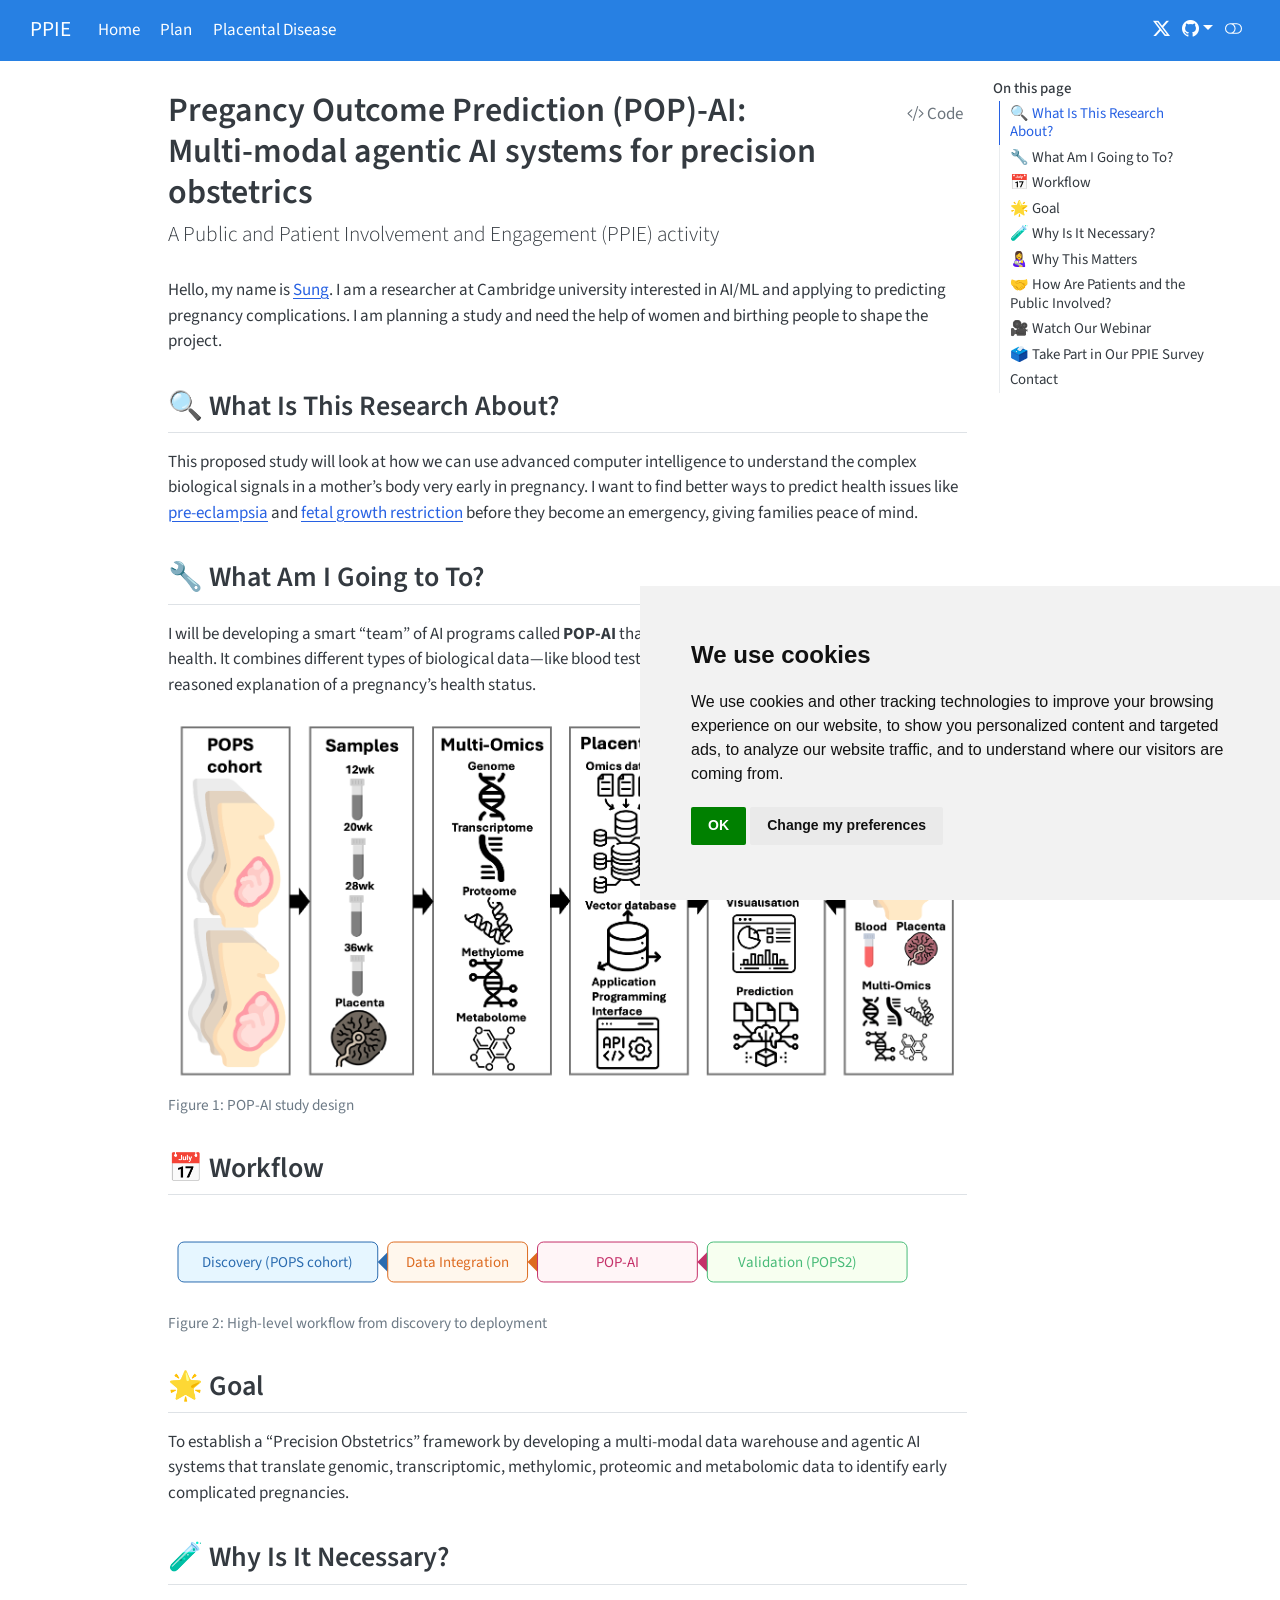
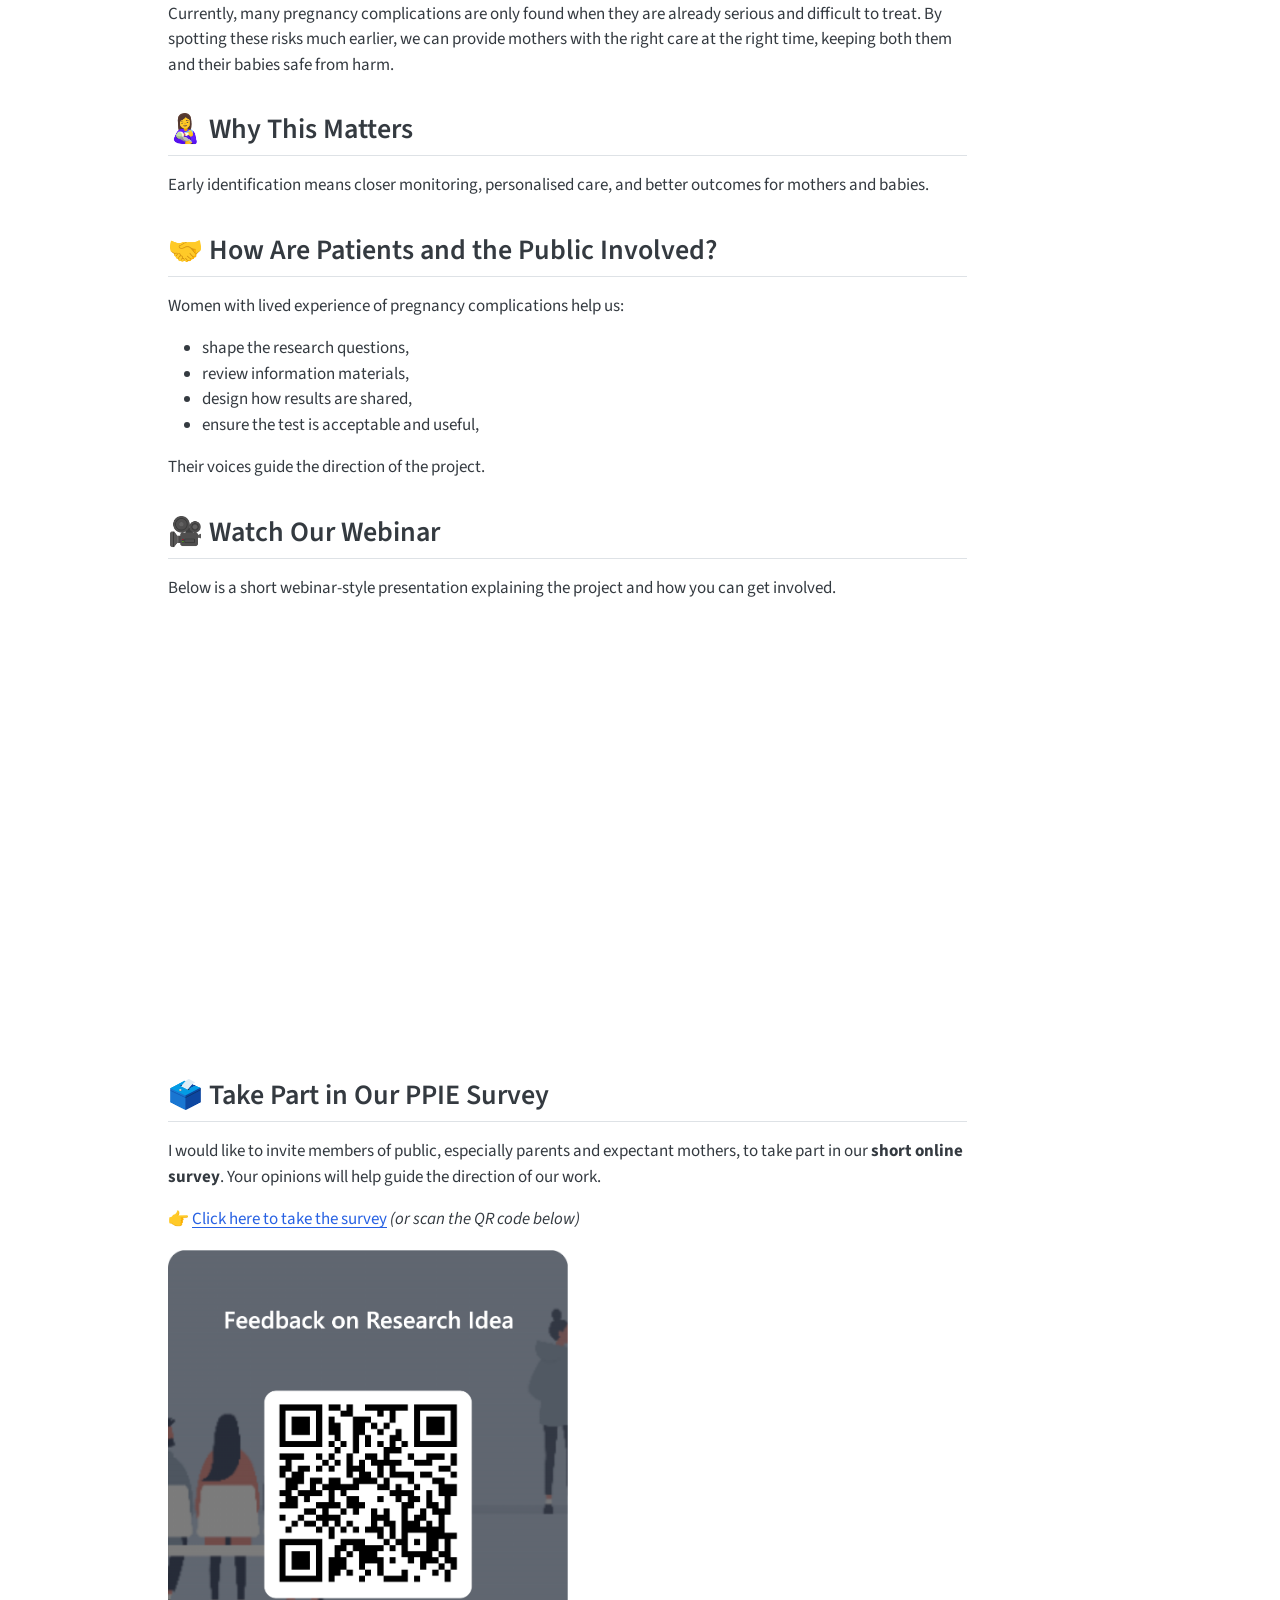
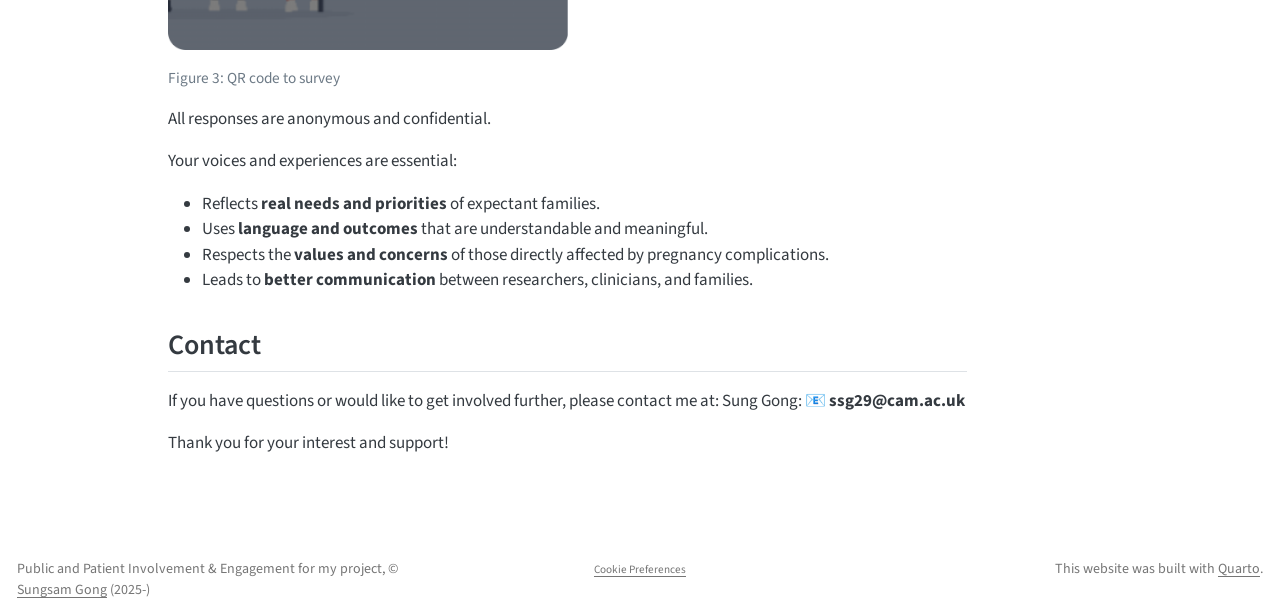
==== commit ad351c4d: "Built site for gh-pages" ====
--- a/index.html
+++ b/index.html
@@ -2,7 +2,7 @@
 <html xmlns="http://www.w3.org/1999/xhtml" lang="en" xml:lang="en"><head>
 
 <meta charset="utf-8">
-<meta name="generator" content="quarto-1.8.24">
+<meta name="generator" content="quarto-1.8.27">
 
 <meta name="viewport" content="width=device-width, initial-scale=1.0, user-scalable=yes">
 
@@ -74,14 +74,14 @@
 <script src="site_libs/quarto-html/tippy.umd.min.js"></script>
 <script src="site_libs/quarto-html/anchor.min.js"></script>
 <link href="site_libs/quarto-html/tippy.css" rel="stylesheet">
-<link href="site_libs/quarto-html/quarto-syntax-highlighting-daa61cdf0a0f2a7b7769a5faa9ec7e5c.css" rel="stylesheet" class="quarto-color-scheme" id="quarto-text-highlighting-styles">
-<link href="site_libs/quarto-html/quarto-syntax-highlighting-dark-aa12532152a44d0f02d6b664d4715275.css" rel="stylesheet" class="quarto-color-scheme quarto-color-alternate" id="quarto-text-highlighting-styles">
-<link href="site_libs/quarto-html/quarto-syntax-highlighting-daa61cdf0a0f2a7b7769a5faa9ec7e5c.css" rel="stylesheet" class="quarto-color-scheme-extra" id="quarto-text-highlighting-styles">
+<link href="site_libs/quarto-html/quarto-syntax-highlighting-aa0006ec45185f41362e9cf29e779a84.css" rel="stylesheet" class="quarto-color-scheme" id="quarto-text-highlighting-styles">
+<link href="site_libs/quarto-html/quarto-syntax-highlighting-dark-608df8d7cdc78fc73f74c8855d132480.css" rel="stylesheet" class="quarto-color-scheme quarto-color-alternate" id="quarto-text-highlighting-styles">
+<link href="site_libs/quarto-html/quarto-syntax-highlighting-aa0006ec45185f41362e9cf29e779a84.css" rel="stylesheet" class="quarto-color-scheme-extra" id="quarto-text-highlighting-styles">
 <script src="site_libs/bootstrap/bootstrap.min.js"></script>
 <link href="site_libs/bootstrap/bootstrap-icons.css" rel="stylesheet">
-<link href="site_libs/bootstrap/bootstrap-1c610ff6f3c2b737adf2f1b903a9060c.min.css" rel="stylesheet" append-hash="true" class="quarto-color-scheme" id="quarto-bootstrap" data-mode="light">
-<link href="site_libs/bootstrap/bootstrap-dark-239635555248f5761fd198ca9ed1ee51.min.css" rel="stylesheet" append-hash="true" class="quarto-color-scheme quarto-color-alternate" id="quarto-bootstrap" data-mode="dark">
-<link href="site_libs/bootstrap/bootstrap-1c610ff6f3c2b737adf2f1b903a9060c.min.css" rel="stylesheet" append-hash="true" class="quarto-color-scheme-extra" id="quarto-bootstrap" data-mode="light">
+<link href="site_libs/bootstrap/bootstrap-453a1cf83ce7ab874da2ba695737bccc.min.css" rel="stylesheet" append-hash="true" class="quarto-color-scheme" id="quarto-bootstrap" data-mode="light">
+<link href="site_libs/bootstrap/bootstrap-dark-9435c39e3be4a536acd170f6654b5659.min.css" rel="stylesheet" append-hash="true" class="quarto-color-scheme quarto-color-alternate" id="quarto-bootstrap" data-mode="dark">
+<link href="site_libs/bootstrap/bootstrap-453a1cf83ce7ab874da2ba695737bccc.min.css" rel="stylesheet" append-hash="true" class="quarto-color-scheme-extra" id="quarto-bootstrap" data-mode="light">
 <script id="quarto-search-options" type="application/json">{
   "location": "navbar",
   "copy-button": false,
@@ -322,8 +322,6 @@
     <nav class="navbar navbar-expand-lg " data-bs-theme="dark">
       <div class="navbar-container container-fluid">
       <div class="navbar-brand-container mx-auto">
-    <a href="./index.html" class="navbar-brand navbar-brand-logo">
-    </a>
     <a class="navbar-brand" href="./index.html">
     <span class="navbar-title">PPIE</span>
     </a>
--- a/site_libs/quarto-html/quarto-syntax-highlighting-aa0006ec45185f41362e9cf29e779a84.css
+++ b/site_libs/quarto-html/quarto-syntax-highlighting-aa0006ec45185f41362e9cf29e779a84.css
@@ -0,0 +1,221 @@
+/* quarto syntax highlight colors */
+:root {
+  --quarto-hl-kw-color: #3c3836;
+  --quarto-hl-fu-color: #689d6a;
+  --quarto-hl-va-color: #458588;
+  --quarto-hl-cf-color: #cc241d;
+  --quarto-hl-op-color: #3c3836;
+  --quarto-hl-bu-color: #d65d0e;
+  --quarto-hl-ex-color: #689d6a;
+  --quarto-hl-pp-color: #d65d0e;
+  --quarto-hl-at-color: #d79921;
+  --quarto-hl-ch-color: #b16286;
+  --quarto-hl-sc-color: #b16286;
+  --quarto-hl-st-color: #98971a;
+  --quarto-hl-vs-color: #98971a;
+  --quarto-hl-ss-color: #98971a;
+  --quarto-hl-im-color: #689d6a;
+  --quarto-hl-dt-color: #d79921;
+  --quarto-hl-dv-color: #f67400;
+  --quarto-hl-bn-color: #f67400;
+  --quarto-hl-fl-color: #f67400;
+  --quarto-hl-cn-color: #b16286;
+  --quarto-hl-co-color: #928374;
+  --quarto-hl-do-color: #98971a;
+  --quarto-hl-an-color: #98971a;
+  --quarto-hl-cv-color: #928374;
+  --quarto-hl-re-color: #928374;
+  --quarto-hl-in-color: #282828;
+  --quarto-hl-wa-color: #282828;
+  --quarto-hl-al-color: #282828;
+  --quarto-hl-er-color: #cc241d;
+}
+
+/* other quarto variables */
+:root {
+  --quarto-font-monospace: SFMono-Regular, Menlo, Monaco, Consolas, "Liberation Mono", "Courier New", monospace;
+}
+
+/* syntax highlight based on Pandoc's rules */
+pre > code.sourceCode > span {
+  color: #3c3836;
+  font-style: inherit;
+}
+
+code.sourceCode > span {
+  color: #3c3836;
+  font-style: inherit;
+}
+
+div.sourceCode,
+div.sourceCode pre.sourceCode {
+  color: #3c3836;
+  font-style: inherit;
+}
+
+/* Normal */
+code span {
+  color: #3c3836;
+  font-style: inherit;
+}
+
+/* Alert */
+code span.al {
+  color: #282828;
+  background-color: #cc241d;
+  font-weight: bold;
+}
+
+/* Annotation */
+code span.an {
+  color: #98971a;
+}
+
+/* Attribute */
+code span.at {
+  color: #d79921;
+}
+
+/* BaseN */
+code span.bn {
+  color: #f67400;
+}
+
+/* BuiltIn */
+code span.bu {
+  color: #d65d0e;
+}
+
+/* ControlFlow */
+code span.cf {
+  color: #cc241d;
+  font-weight: bold;
+}
+
+/* Char */
+code span.ch {
+  color: #b16286;
+}
+
+/* Constant */
+code span.cn {
+  color: #b16286;
+  font-weight: bold;
+}
+
+/* Comment */
+code span.co {
+  color: #928374;
+}
+
+/* CommentVar */
+code span.cv {
+  color: #928374;
+}
+
+/* Documentation */
+code span.do {
+  color: #98971a;
+}
+
+/* DataType */
+code span.dt {
+  color: #d79921;
+}
+
+/* DecVal */
+code span.dv {
+  color: #f67400;
+}
+
+/* Error */
+code span.er {
+  color: #cc241d;
+  text-decoration: underline;
+}
+
+/* Extension */
+code span.ex {
+  color: #689d6a;
+  font-weight: bold;
+}
+
+/* Float */
+code span.fl {
+  color: #f67400;
+}
+
+/* Function */
+code span.fu {
+  color: #689d6a;
+}
+
+/* Import */
+code span.im {
+  color: #689d6a;
+}
+
+/* Information */
+code span.in {
+  color: #282828;
+  background-color: #83a598;
+}
+
+/* Keyword */
+code span.kw {
+  color: #3c3836;
+  font-weight: bold;
+}
+
+/* Operator */
+code span.op {
+  color: #3c3836;
+}
+
+/* Preprocessor */
+code span.pp {
+  color: #d65d0e;
+}
+
+/* RegionMarker */
+code span.re {
+  color: #928374;
+  background-color: #f9f5d7;
+}
+
+/* SpecialChar */
+code span.sc {
+  color: #b16286;
+}
+
+/* SpecialString */
+code span.ss {
+  color: #98971a;
+}
+
+/* String */
+code span.st {
+  color: #98971a;
+}
+
+/* Variable */
+code span.va {
+  color: #458588;
+}
+
+/* VerbatimString */
+code span.vs {
+  color: #98971a;
+}
+
+/* Warning */
+code span.wa {
+  color: #282828;
+  background-color: #fabd2f;
+}
+
+.prevent-inlining {
+  content: "</";
+}
+
+/*# sourceMappingURL=2f6c0012efdf1fa8c035c234050e82bf.css.map */
--- a/site_libs/quarto-html/quarto-syntax-highlighting-dark-608df8d7cdc78fc73f74c8855d132480.css
+++ b/site_libs/quarto-html/quarto-syntax-highlighting-dark-608df8d7cdc78fc73f74c8855d132480.css
@@ -0,0 +1,221 @@
+/* quarto syntax highlight colors */
+:root {
+  --quarto-hl-kw-color: #ebdbb2;
+  --quarto-hl-fu-color: #689d6a;
+  --quarto-hl-va-color: #458588;
+  --quarto-hl-cf-color: #cc241d;
+  --quarto-hl-op-color: #ebdbb2;
+  --quarto-hl-bu-color: #d65d0e;
+  --quarto-hl-ex-color: #689d6a;
+  --quarto-hl-pp-color: #d65d0e;
+  --quarto-hl-at-color: #d79921;
+  --quarto-hl-ch-color: #b16286;
+  --quarto-hl-sc-color: #b16286;
+  --quarto-hl-st-color: #98971a;
+  --quarto-hl-vs-color: #98971a;
+  --quarto-hl-ss-color: #98971a;
+  --quarto-hl-im-color: #689d6a;
+  --quarto-hl-dt-color: #d79921;
+  --quarto-hl-dv-color: #f67400;
+  --quarto-hl-bn-color: #f67400;
+  --quarto-hl-fl-color: #f67400;
+  --quarto-hl-cn-color: #b16286;
+  --quarto-hl-co-color: #928374;
+  --quarto-hl-do-color: #98971a;
+  --quarto-hl-an-color: #98971a;
+  --quarto-hl-cv-color: #928374;
+  --quarto-hl-re-color: #928374;
+  --quarto-hl-in-color: #282828;
+  --quarto-hl-wa-color: #282828;
+  --quarto-hl-al-color: #282828;
+  --quarto-hl-er-color: #cc241d;
+}
+
+/* other quarto variables */
+:root {
+  --quarto-font-monospace: SFMono-Regular, Menlo, Monaco, Consolas, "Liberation Mono", "Courier New", monospace;
+}
+
+/* syntax highlight based on Pandoc's rules */
+pre > code.sourceCode > span {
+  color: #ebdbb2;
+  font-style: inherit;
+}
+
+code.sourceCode > span {
+  color: #ebdbb2;
+  font-style: inherit;
+}
+
+div.sourceCode,
+div.sourceCode pre.sourceCode {
+  color: #ebdbb2;
+  font-style: inherit;
+}
+
+/* Normal */
+code span {
+  color: #ebdbb2;
+  font-style: inherit;
+}
+
+/* Alert */
+code span.al {
+  color: #282828;
+  background-color: #cc241d;
+  font-weight: bold;
+}
+
+/* Annotation */
+code span.an {
+  color: #98971a;
+}
+
+/* Attribute */
+code span.at {
+  color: #d79921;
+}
+
+/* BaseN */
+code span.bn {
+  color: #f67400;
+}
+
+/* BuiltIn */
+code span.bu {
+  color: #d65d0e;
+}
+
+/* ControlFlow */
+code span.cf {
+  color: #cc241d;
+  font-weight: bold;
+}
+
+/* Char */
+code span.ch {
+  color: #b16286;
+}
+
+/* Constant */
+code span.cn {
+  color: #b16286;
+  font-weight: bold;
+}
+
+/* Comment */
+code span.co {
+  color: #928374;
+}
+
+/* CommentVar */
+code span.cv {
+  color: #928374;
+}
+
+/* Documentation */
+code span.do {
+  color: #98971a;
+}
+
+/* DataType */
+code span.dt {
+  color: #d79921;
+}
+
+/* DecVal */
+code span.dv {
+  color: #f67400;
+}
+
+/* Error */
+code span.er {
+  color: #cc241d;
+  text-decoration: underline;
+}
+
+/* Extension */
+code span.ex {
+  color: #689d6a;
+  font-weight: bold;
+}
+
+/* Float */
+code span.fl {
+  color: #f67400;
+}
+
+/* Function */
+code span.fu {
+  color: #689d6a;
+}
+
+/* Import */
+code span.im {
+  color: #689d6a;
+}
+
+/* Information */
+code span.in {
+  color: #282828;
+  background-color: #83a598;
+}
+
+/* Keyword */
+code span.kw {
+  color: #ebdbb2;
+  font-weight: bold;
+}
+
+/* Operator */
+code span.op {
+  color: #ebdbb2;
+}
+
+/* Preprocessor */
+code span.pp {
+  color: #d65d0e;
+}
+
+/* RegionMarker */
+code span.re {
+  color: #928374;
+  background-color: #1d2021;
+}
+
+/* SpecialChar */
+code span.sc {
+  color: #b16286;
+}
+
+/* SpecialString */
+code span.ss {
+  color: #98971a;
+}
+
+/* String */
+code span.st {
+  color: #98971a;
+}
+
+/* Variable */
+code span.va {
+  color: #458588;
+}
+
+/* VerbatimString */
+code span.vs {
+  color: #98971a;
+}
+
+/* Warning */
+code span.wa {
+  color: #282828;
+  background-color: #fabd2f;
+}
+
+.prevent-inlining {
+  content: "</";
+}
+
+/*# sourceMappingURL=f25a4d53cf25de47799d5d05b34106f6.css.map */
--- a/site_libs/quarto-html/quarto-syntax-highlighting-aa0006ec45185f41362e9cf29e779a84.css
+++ b/site_libs/quarto-html/quarto-syntax-highlighting-aa0006ec45185f41362e9cf29e779a84.css
@@ -0,0 +1,221 @@
+/* quarto syntax highlight colors */
+:root {
+  --quarto-hl-kw-color: #3c3836;
+  --quarto-hl-fu-color: #689d6a;
+  --quarto-hl-va-color: #458588;
+  --quarto-hl-cf-color: #cc241d;
+  --quarto-hl-op-color: #3c3836;
+  --quarto-hl-bu-color: #d65d0e;
+  --quarto-hl-ex-color: #689d6a;
+  --quarto-hl-pp-color: #d65d0e;
+  --quarto-hl-at-color: #d79921;
+  --quarto-hl-ch-color: #b16286;
+  --quarto-hl-sc-color: #b16286;
+  --quarto-hl-st-color: #98971a;
+  --quarto-hl-vs-color: #98971a;
+  --quarto-hl-ss-color: #98971a;
+  --quarto-hl-im-color: #689d6a;
+  --quarto-hl-dt-color: #d79921;
+  --quarto-hl-dv-color: #f67400;
+  --quarto-hl-bn-color: #f67400;
+  --quarto-hl-fl-color: #f67400;
+  --quarto-hl-cn-color: #b16286;
+  --quarto-hl-co-color: #928374;
+  --quarto-hl-do-color: #98971a;
+  --quarto-hl-an-color: #98971a;
+  --quarto-hl-cv-color: #928374;
+  --quarto-hl-re-color: #928374;
+  --quarto-hl-in-color: #282828;
+  --quarto-hl-wa-color: #282828;
+  --quarto-hl-al-color: #282828;
+  --quarto-hl-er-color: #cc241d;
+}
+
+/* other quarto variables */
+:root {
+  --quarto-font-monospace: SFMono-Regular, Menlo, Monaco, Consolas, "Liberation Mono", "Courier New", monospace;
+}
+
+/* syntax highlight based on Pandoc's rules */
+pre > code.sourceCode > span {
+  color: #3c3836;
+  font-style: inherit;
+}
+
+code.sourceCode > span {
+  color: #3c3836;
+  font-style: inherit;
+}
+
+div.sourceCode,
+div.sourceCode pre.sourceCode {
+  color: #3c3836;
+  font-style: inherit;
+}
+
+/* Normal */
+code span {
+  color: #3c3836;
+  font-style: inherit;
+}
+
+/* Alert */
+code span.al {
+  color: #282828;
+  background-color: #cc241d;
+  font-weight: bold;
+}
+
+/* Annotation */
+code span.an {
+  color: #98971a;
+}
+
+/* Attribute */
+code span.at {
+  color: #d79921;
+}
+
+/* BaseN */
+code span.bn {
+  color: #f67400;
+}
+
+/* BuiltIn */
+code span.bu {
+  color: #d65d0e;
+}
+
+/* ControlFlow */
+code span.cf {
+  color: #cc241d;
+  font-weight: bold;
+}
+
+/* Char */
+code span.ch {
+  color: #b16286;
+}
+
+/* Constant */
+code span.cn {
+  color: #b16286;
+  font-weight: bold;
+}
+
+/* Comment */
+code span.co {
+  color: #928374;
+}
+
+/* CommentVar */
+code span.cv {
+  color: #928374;
+}
+
+/* Documentation */
+code span.do {
+  color: #98971a;
+}
+
+/* DataType */
+code span.dt {
+  color: #d79921;
+}
+
+/* DecVal */
+code span.dv {
+  color: #f67400;
+}
+
+/* Error */
+code span.er {
+  color: #cc241d;
+  text-decoration: underline;
+}
+
+/* Extension */
+code span.ex {
+  color: #689d6a;
+  font-weight: bold;
+}
+
+/* Float */
+code span.fl {
+  color: #f67400;
+}
+
+/* Function */
+code span.fu {
+  color: #689d6a;
+}
+
+/* Import */
+code span.im {
+  color: #689d6a;
+}
+
+/* Information */
+code span.in {
+  color: #282828;
+  background-color: #83a598;
+}
+
+/* Keyword */
+code span.kw {
+  color: #3c3836;
+  font-weight: bold;
+}
+
+/* Operator */
+code span.op {
+  color: #3c3836;
+}
+
+/* Preprocessor */
+code span.pp {
+  color: #d65d0e;
+}
+
+/* RegionMarker */
+code span.re {
+  color: #928374;
+  background-color: #f9f5d7;
+}
+
+/* SpecialChar */
+code span.sc {
+  color: #b16286;
+}
+
+/* SpecialString */
+code span.ss {
+  color: #98971a;
+}
+
+/* String */
+code span.st {
+  color: #98971a;
+}
+
+/* Variable */
+code span.va {
+  color: #458588;
+}
+
+/* VerbatimString */
+code span.vs {
+  color: #98971a;
+}
+
+/* Warning */
+code span.wa {
+  color: #282828;
+  background-color: #fabd2f;
+}
+
+.prevent-inlining {
+  content: "</";
+}
+
+/*# sourceMappingURL=2f6c0012efdf1fa8c035c234050e82bf.css.map */
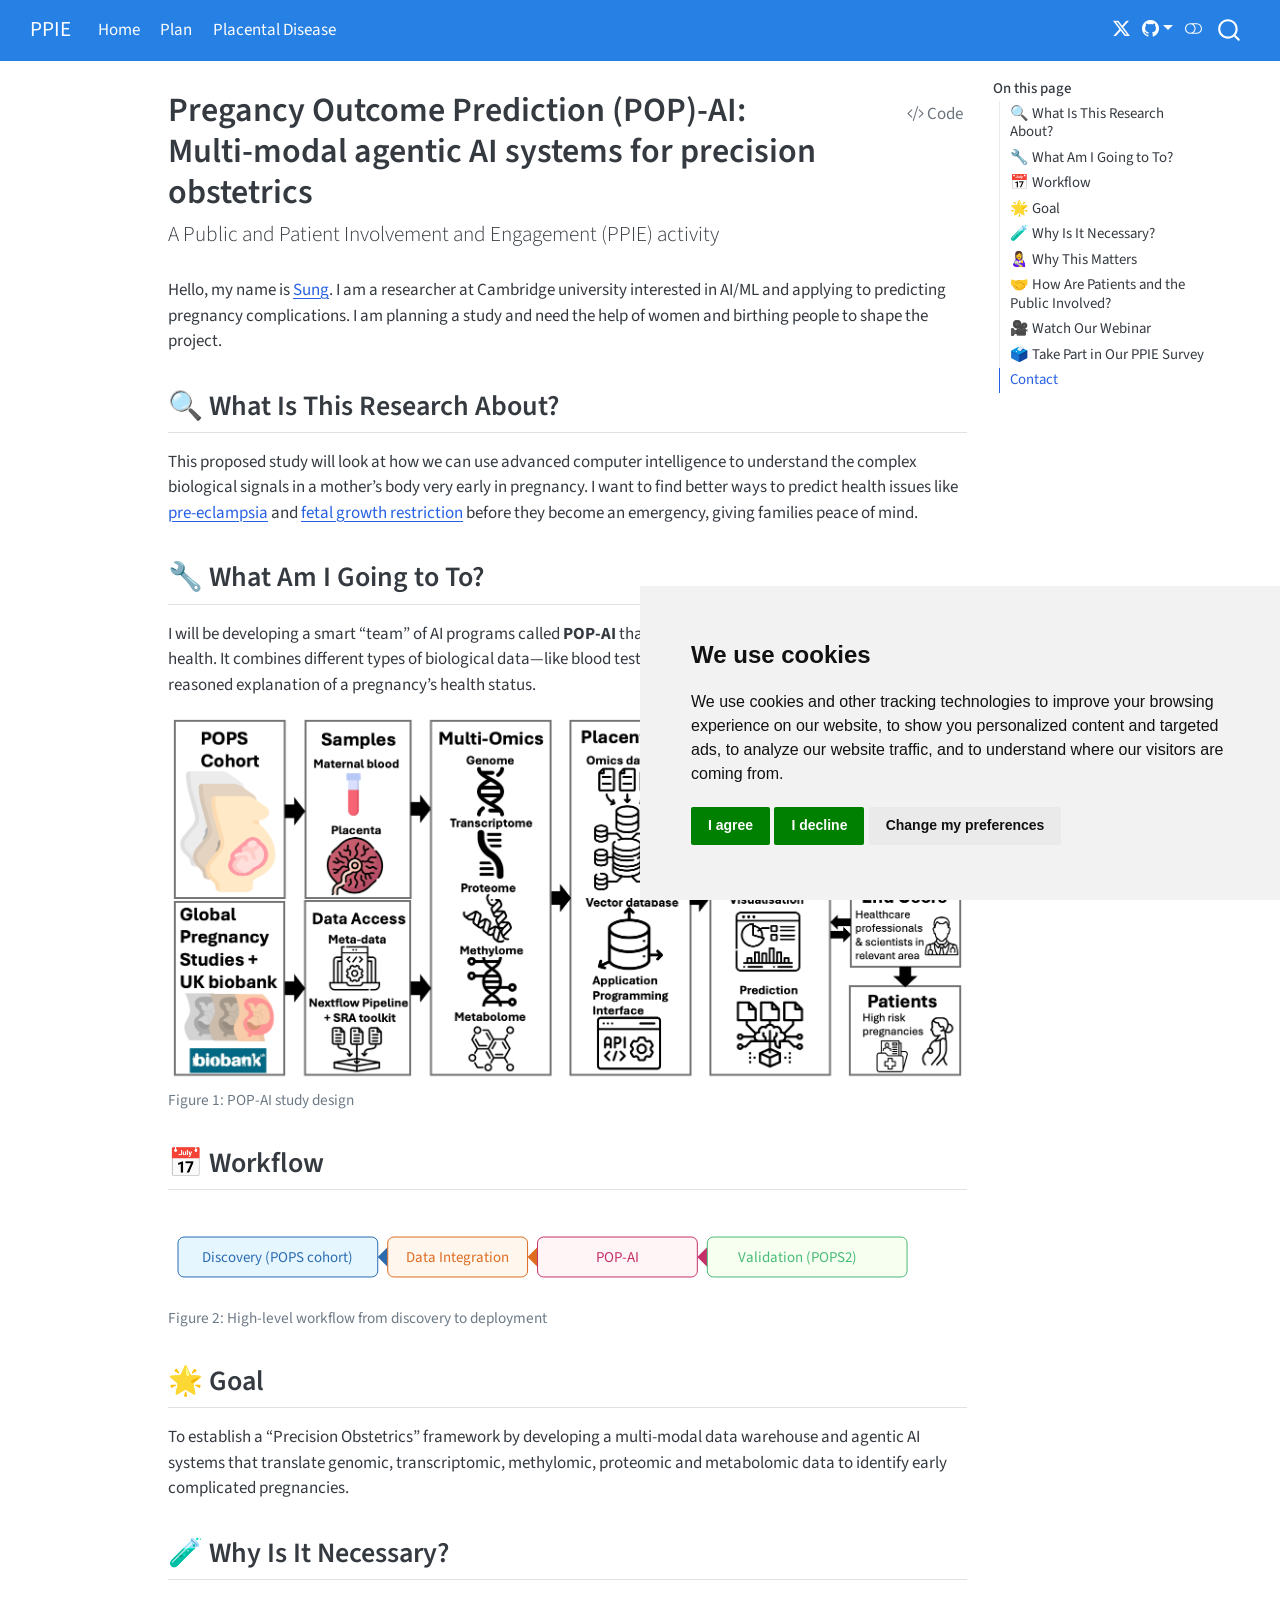
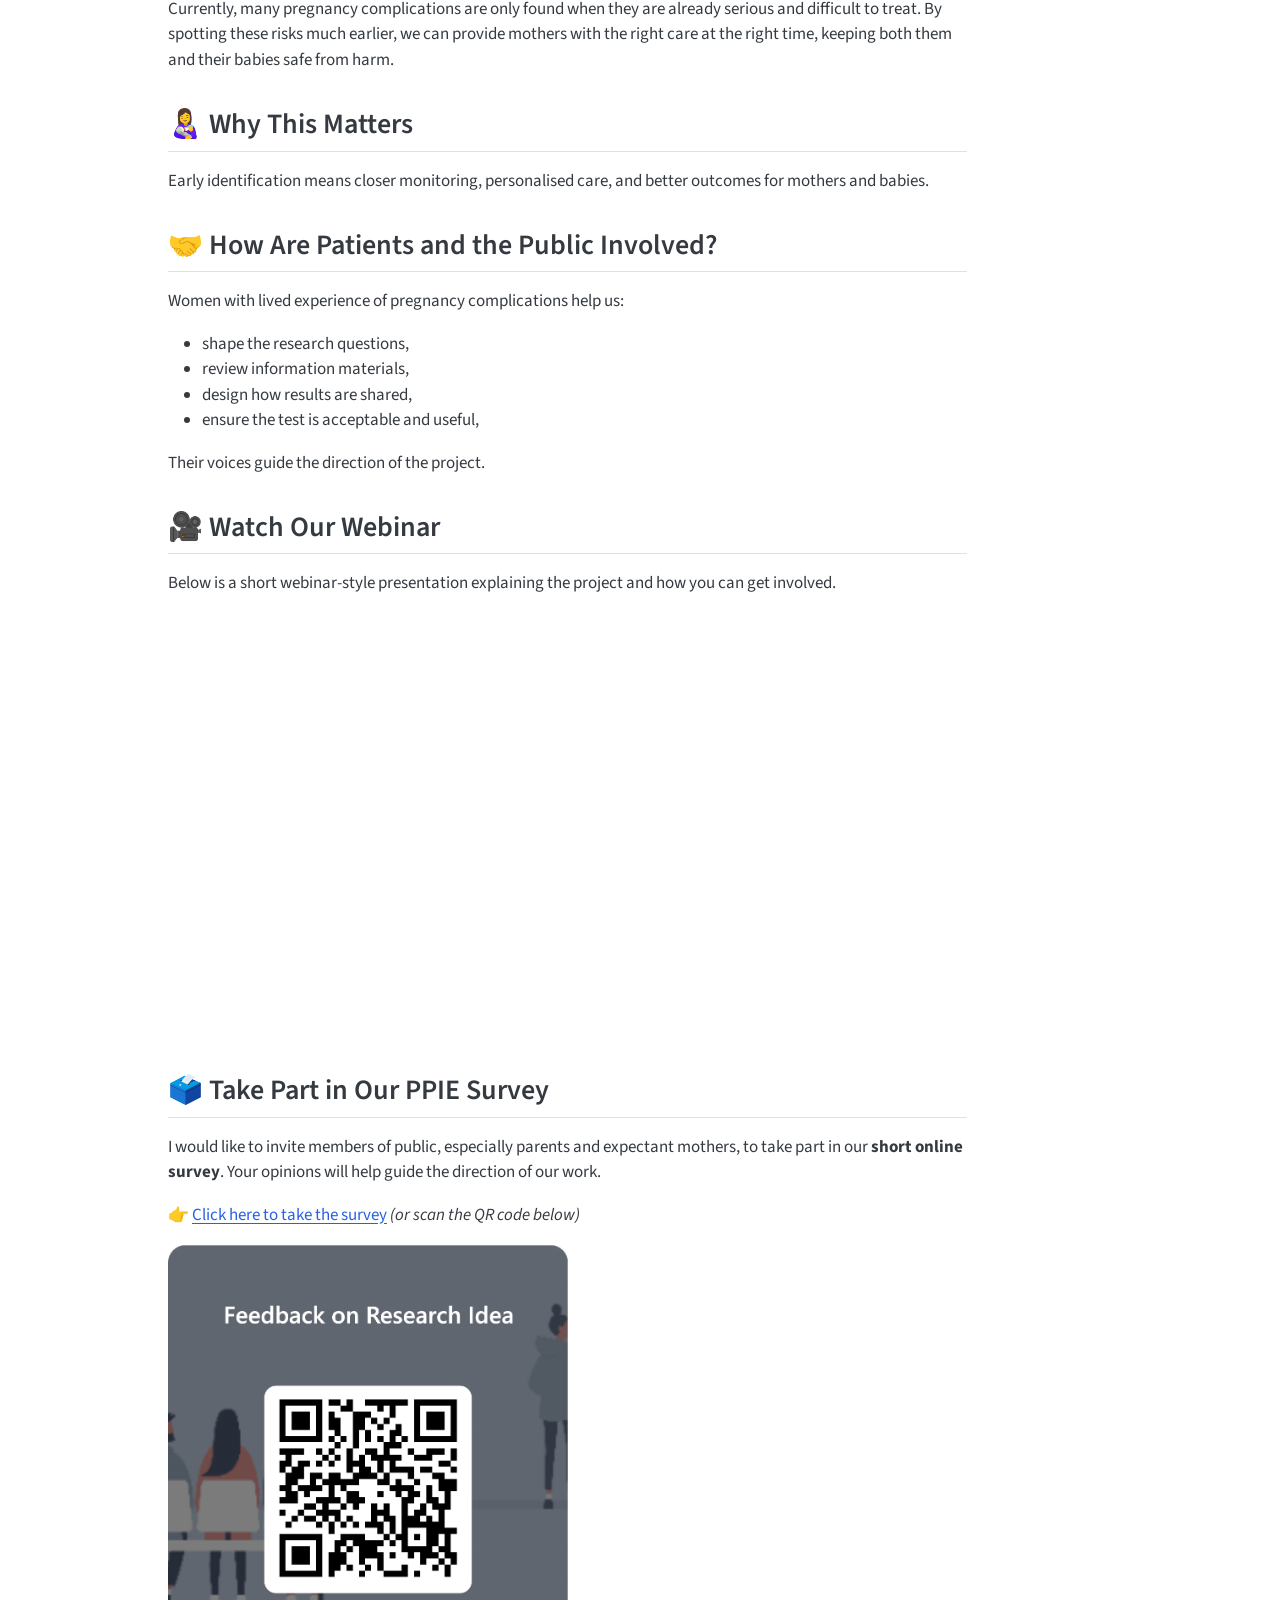
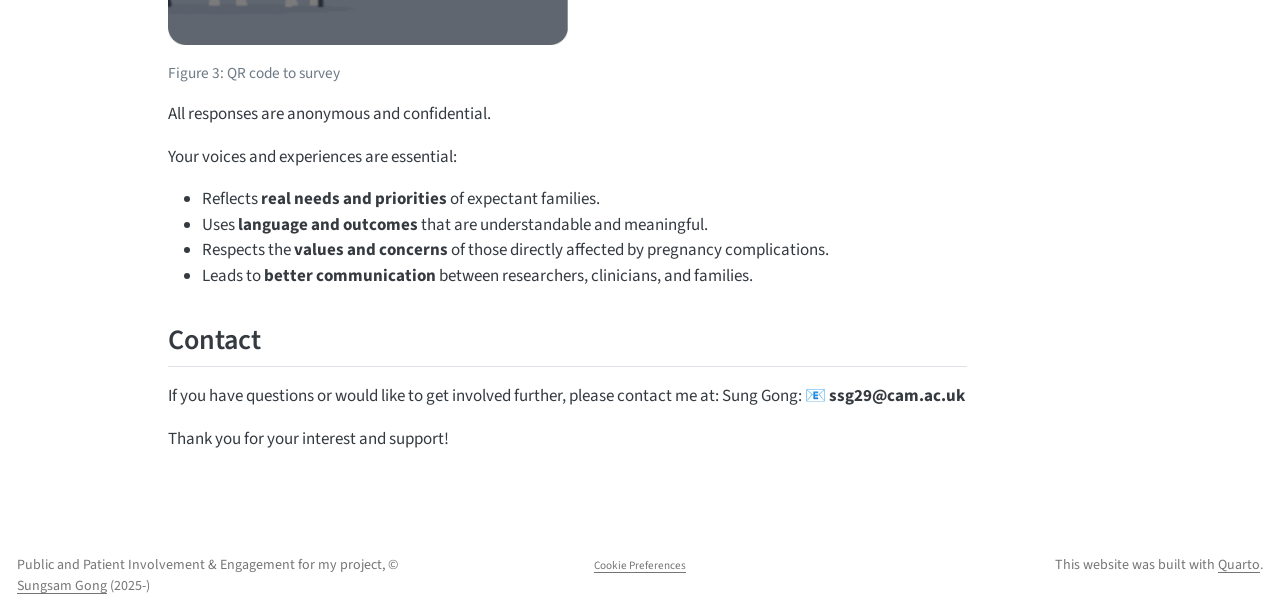
==== commit 44baf85b: "Built site for gh-pages" ====
--- a/index.html
+++ b/index.html
@@ -2,13 +2,16 @@
 <html xmlns="http://www.w3.org/1999/xhtml" lang="en" xml:lang="en"><head>
 
 <meta charset="utf-8">
-<meta name="generator" content="quarto-1.8.27">
+<meta name="generator" content="quarto-1.9.38">
 
 <meta name="viewport" content="width=device-width, initial-scale=1.0, user-scalable=yes">
 
 
 <title>Pregancy Outcome Prediction (POP)-AI:Multi-modal agentic AI systems for precision obstetrics – PPIE</title>
 <style>
+/* Default styles provided by pandoc.
+** See https://pandoc.org/MANUAL.html#variables-for-html for config info.
+*/
 code{white-space: pre-wrap;}
 span.smallcaps{font-variant: small-caps;}
 div.columns{display: flex; gap: min(4vw, 1.5em);}
@@ -69,19 +72,18 @@
 <link href="site_libs/cookie-consent/cookie-consent.css" rel="stylesheet">
 <script src="site_libs/quarto-html/quarto.js" type="module"></script>
 <script src="site_libs/quarto-html/tabsets/tabsets.js" type="module"></script>
-<script src="site_libs/quarto-html/axe/axe-check.js" type="module"></script>
 <script src="site_libs/quarto-html/popper.min.js"></script>
 <script src="site_libs/quarto-html/tippy.umd.min.js"></script>
 <script src="site_libs/quarto-html/anchor.min.js"></script>
 <link href="site_libs/quarto-html/tippy.css" rel="stylesheet">
-<link href="site_libs/quarto-html/quarto-syntax-highlighting-aa0006ec45185f41362e9cf29e779a84.css" rel="stylesheet" class="quarto-color-scheme" id="quarto-text-highlighting-styles">
-<link href="site_libs/quarto-html/quarto-syntax-highlighting-dark-608df8d7cdc78fc73f74c8855d132480.css" rel="stylesheet" class="quarto-color-scheme quarto-color-alternate" id="quarto-text-highlighting-styles">
-<link href="site_libs/quarto-html/quarto-syntax-highlighting-aa0006ec45185f41362e9cf29e779a84.css" rel="stylesheet" class="quarto-color-scheme-extra" id="quarto-text-highlighting-styles">
+<link href="site_libs/quarto-html/quarto-syntax-highlighting-8291caccebea3e7238bd0d3f61734ea6.css" rel="stylesheet" class="quarto-color-scheme" id="quarto-text-highlighting-styles">
+<link href="site_libs/quarto-html/quarto-syntax-highlighting-dark-25a539bd18262b210d4368b792a50213.css" rel="stylesheet" class="quarto-color-scheme quarto-color-alternate" id="quarto-text-highlighting-styles">
+<link href="site_libs/quarto-html/quarto-syntax-highlighting-8291caccebea3e7238bd0d3f61734ea6.css" rel="stylesheet" class="quarto-color-scheme-extra" id="quarto-text-highlighting-styles">
 <script src="site_libs/bootstrap/bootstrap.min.js"></script>
 <link href="site_libs/bootstrap/bootstrap-icons.css" rel="stylesheet">
-<link href="site_libs/bootstrap/bootstrap-453a1cf83ce7ab874da2ba695737bccc.min.css" rel="stylesheet" append-hash="true" class="quarto-color-scheme" id="quarto-bootstrap" data-mode="light">
-<link href="site_libs/bootstrap/bootstrap-dark-9435c39e3be4a536acd170f6654b5659.min.css" rel="stylesheet" append-hash="true" class="quarto-color-scheme quarto-color-alternate" id="quarto-bootstrap" data-mode="dark">
-<link href="site_libs/bootstrap/bootstrap-453a1cf83ce7ab874da2ba695737bccc.min.css" rel="stylesheet" append-hash="true" class="quarto-color-scheme-extra" id="quarto-bootstrap" data-mode="light">
+<link href="site_libs/bootstrap/bootstrap-c38d240263f64f5838baf877ec85310b.min.css" rel="stylesheet" append-hash="true" class="quarto-color-scheme" id="quarto-bootstrap" data-mode="light">
+<link href="site_libs/bootstrap/bootstrap-dark-cffd807c058e9c1e3dffd1df05c62508.min.css" rel="stylesheet" append-hash="true" class="quarto-color-scheme quarto-color-alternate" id="quarto-bootstrap" data-mode="dark">
+<link href="site_libs/bootstrap/bootstrap-c38d240263f64f5838baf877ec85310b.min.css" rel="stylesheet" append-hash="true" class="quarto-color-scheme-extra" id="quarto-bootstrap" data-mode="light">
 <script id="quarto-search-options" type="application/json">{
   "location": "navbar",
   "copy-button": false,
@@ -123,10 +125,10 @@
 document.addEventListener('DOMContentLoaded', function () {
 cookieconsent.run({
   "notice_banner_type":"simple",
-  "consent_type":"implied",
+  "consent_type":"express",
   "palette":"light",
   "language":"en",
-  "page_load_consent_levels":["strictly-necessary","functionality","tracking","targeting"],
+  "page_load_consent_levels":["strictly-necessary"],
   "notice_banner_reject_button_hide":false,
   "preferences_center_close_button_hide":false,
   "website_name":""
@@ -141,15 +143,15 @@
 <link rel="stylesheet" href="styles.css">
 <meta property="og:title" content="Pregancy Outcome Prediction (POP)-AI:Multi-modal agentic AI systems for precision obstetrics – PPIE">
 <meta property="og:description" content="A Public and Patient Involvement and Engagement (PPIE) activity">
-<meta property="og:image" content="https://sung.github.io/POP-AI-PPIE/static/figure/Fig1.POP-AI.design.png">
+<meta property="og:image" content="https://sung.github.io/POP-AI-PPIE/static/figure/Fig1.POP-AI.design 2.png">
 <meta property="og:site_name" content="PPIE">
-<meta property="og:image:height" content="779">
-<meta property="og:image:width" content="1681">
+<meta property="og:image:height" content="755">
+<meta property="og:image:width" content="1650">
 <meta name="twitter:title" content="Pregancy Outcome Prediction (POP)-AI:Multi-modal agentic AI systems for precision obstetrics – PPIE">
 <meta name="twitter:description" content="A Public and Patient Involvement and Engagement (PPIE) activity">
-<meta name="twitter:image" content="https://sung.github.io/POP-AI-PPIE/static/figure/Fig1.POP-AI.design.png">
-<meta name="twitter:image-height" content="779">
-<meta name="twitter:image-width" content="1681">
+<meta name="twitter:image" content="https://sung.github.io/POP-AI-PPIE/static/figure/Fig1.POP-AI.design 2.png">
+<meta name="twitter:image-height" content="755">
+<meta name="twitter:image-width" content="1650">
 <meta name="twitter:card" content="summary_large_image">
 </head>
 
@@ -352,12 +354,12 @@
       <a href="" title="" id="quarto-navigation-tool-dropdown-0" class="quarto-navigation-tool dropdown-toggle px-1" data-bs-toggle="dropdown" aria-expanded="false" role="link" aria-label=""><i class="bi bi-github"></i></a>
       <ul class="dropdown-menu" aria-labelledby="quarto-navigation-tool-dropdown-0">
           <li>
-            <a class="dropdown-item quarto-navbar-tools-item" href="https://sung.github.io/POP-AI-PPIE">
+            <a class="dropdown-item quarto-navbar-tools-item" href="https://github.com/sung/POP-AI-PPIE">
             Source Code
             </a>
           </li>
           <li>
-            <a class="dropdown-item quarto-navbar-tools-item" href="https://sung.github.io/POP-AI-PPIE">
+            <a class="dropdown-item quarto-navbar-tools-item" href="https://github.com/sung/POP-AI-PPIE">
             Report a Bug
             </a>
           </li>
@@ -425,7 +427,7 @@
 <div id="fig-study-design" class="quarto-float quarto-figure quarto-figure-center anchored">
 <figure class="quarto-float quarto-float-fig figure">
 <div aria-describedby="fig-study-design-caption-0ceaefa1-69ba-4598-a22c-09a6ac19f8ca">
-<img src="static/figure/Fig1.POP-AI.design.png" class="img-fluid figure-img">
+<img src="static/figure/Fig1.POP-AI.design 2.png" class="img-fluid figure-img">
 </div>
 <figcaption class="quarto-float-caption-bottom quarto-float-caption quarto-float-fig" id="fig-study-design-caption-0ceaefa1-69ba-4598-a22c-09a6ac19f8ca">
 Figure&nbsp;1: POP-AI study design
@@ -990,7 +992,7 @@
 <span id="cb1-13"><a href="#cb1-13"></a></span>
 <span id="cb1-14"><a href="#cb1-14"></a>I will be developing a smart "team" of AI programs called **POP-AI** that acts as a digital specialist for pregnancy health. It combines different types of biological data—like blood tests and genetics—to give doctors a clear, reasoned explanation of a pregnancy's health status.</span>
 <span id="cb1-15"><a href="#cb1-15"></a></span>
-<span id="cb1-16"><a href="#cb1-16"></a><span class="al">![POP-AI study design](static/figure/Fig1.POP-AI.design.png)</span>{#fig-study-design}</span>
+<span id="cb1-16"><a href="#cb1-16"></a><span class="al">![POP-AI study design](static/figure/Fig1.POP-AI.design 2.png)</span>{#fig-study-design}</span>
 <span id="cb1-17"><a href="#cb1-17"></a></span>
 <span id="cb1-18"><a href="#cb1-18"></a><span class="fu">## 📅 Workflow</span></span>
 <span id="cb1-19"><a href="#cb1-19"></a></span>
--- a/site_libs/quarto-html/quarto-syntax-highlighting-8291caccebea3e7238bd0d3f61734ea6.css
+++ b/site_libs/quarto-html/quarto-syntax-highlighting-8291caccebea3e7238bd0d3f61734ea6.css
@@ -0,0 +1,221 @@
+/* quarto syntax highlight colors */
+:root {
+  --quarto-hl-kw-color: #3c3836;
+  --quarto-hl-fu-color: #689d6a;
+  --quarto-hl-va-color: #458588;
+  --quarto-hl-cf-color: #cc241d;
+  --quarto-hl-op-color: #3c3836;
+  --quarto-hl-bu-color: #d65d0e;
+  --quarto-hl-ex-color: #689d6a;
+  --quarto-hl-pp-color: #d65d0e;
+  --quarto-hl-at-color: #d79921;
+  --quarto-hl-ch-color: #b16286;
+  --quarto-hl-sc-color: #b16286;
+  --quarto-hl-st-color: #98971a;
+  --quarto-hl-vs-color: #98971a;
+  --quarto-hl-ss-color: #98971a;
+  --quarto-hl-im-color: #689d6a;
+  --quarto-hl-dt-color: #d79921;
+  --quarto-hl-dv-color: #f67400;
+  --quarto-hl-bn-color: #f67400;
+  --quarto-hl-fl-color: #f67400;
+  --quarto-hl-cn-color: #b16286;
+  --quarto-hl-co-color: #928374;
+  --quarto-hl-do-color: #98971a;
+  --quarto-hl-an-color: #98971a;
+  --quarto-hl-cv-color: #928374;
+  --quarto-hl-re-color: #928374;
+  --quarto-hl-in-color: #282828;
+  --quarto-hl-wa-color: #282828;
+  --quarto-hl-al-color: #282828;
+  --quarto-hl-er-color: #cc241d;
+}
+
+/* other quarto variables */
+:root {
+  --quarto-font-monospace: SFMono-Regular, Menlo, Monaco, Consolas, "Liberation Mono", "Courier New", monospace;
+}
+
+/* syntax highlight based on Pandoc's rules */
+pre > code.sourceCode > span {
+  color: #3c3836;
+  font-style: inherit;
+}
+
+code.sourceCode > span {
+  color: #3c3836;
+  font-style: inherit;
+}
+
+div.sourceCode,
+div.sourceCode pre.sourceCode {
+  color: #3c3836;
+  font-style: inherit;
+}
+
+/* Normal */
+code span {
+  color: #3c3836;
+  font-style: inherit;
+}
+
+/* Alert */
+code span.al {
+  color: #282828;
+  background-color: #cc241d;
+  font-weight: bold;
+}
+
+/* Annotation */
+code span.an {
+  color: #98971a;
+}
+
+/* Attribute */
+code span.at {
+  color: #d79921;
+}
+
+/* BaseN */
+code span.bn {
+  color: #f67400;
+}
+
+/* BuiltIn */
+code span.bu {
+  color: #d65d0e;
+}
+
+/* ControlFlow */
+code span.cf {
+  color: #cc241d;
+  font-weight: bold;
+}
+
+/* Char */
+code span.ch {
+  color: #b16286;
+}
+
+/* Constant */
+code span.cn {
+  color: #b16286;
+  font-weight: bold;
+}
+
+/* Comment */
+code span.co {
+  color: #928374;
+}
+
+/* CommentVar */
+code span.cv {
+  color: #928374;
+}
+
+/* Documentation */
+code span.do {
+  color: #98971a;
+}
+
+/* DataType */
+code span.dt {
+  color: #d79921;
+}
+
+/* DecVal */
+code span.dv {
+  color: #f67400;
+}
+
+/* Error */
+code span.er {
+  color: #cc241d;
+  text-decoration: underline;
+}
+
+/* Extension */
+code span.ex {
+  color: #689d6a;
+  font-weight: bold;
+}
+
+/* Float */
+code span.fl {
+  color: #f67400;
+}
+
+/* Function */
+code span.fu {
+  color: #689d6a;
+}
+
+/* Import */
+code span.im {
+  color: #689d6a;
+}
+
+/* Information */
+code span.in {
+  color: #282828;
+  background-color: #83a598;
+}
+
+/* Keyword */
+code span.kw {
+  color: #3c3836;
+  font-weight: bold;
+}
+
+/* Operator */
+code span.op {
+  color: #3c3836;
+}
+
+/* Preprocessor */
+code span.pp {
+  color: #d65d0e;
+}
+
+/* RegionMarker */
+code span.re {
+  color: #928374;
+  background-color: #f9f5d7;
+}
+
+/* SpecialChar */
+code span.sc {
+  color: #b16286;
+}
+
+/* SpecialString */
+code span.ss {
+  color: #98971a;
+}
+
+/* String */
+code span.st {
+  color: #98971a;
+}
+
+/* Variable */
+code span.va {
+  color: #458588;
+}
+
+/* VerbatimString */
+code span.vs {
+  color: #98971a;
+}
+
+/* Warning */
+code span.wa {
+  color: #282828;
+  background-color: #fabd2f;
+}
+
+.prevent-inlining {
+  content: "</";
+}
+
+/*# sourceMappingURL=1bcf39738b6d6f255e446f21b600d4e0.css.map */
--- a/site_libs/quarto-html/quarto-syntax-highlighting-dark-25a539bd18262b210d4368b792a50213.css
+++ b/site_libs/quarto-html/quarto-syntax-highlighting-dark-25a539bd18262b210d4368b792a50213.css
@@ -0,0 +1,221 @@
+/* quarto syntax highlight colors */
+:root {
+  --quarto-hl-kw-color: #ebdbb2;
+  --quarto-hl-fu-color: #689d6a;
+  --quarto-hl-va-color: #458588;
+  --quarto-hl-cf-color: #cc241d;
+  --quarto-hl-op-color: #ebdbb2;
+  --quarto-hl-bu-color: #d65d0e;
+  --quarto-hl-ex-color: #689d6a;
+  --quarto-hl-pp-color: #d65d0e;
+  --quarto-hl-at-color: #d79921;
+  --quarto-hl-ch-color: #b16286;
+  --quarto-hl-sc-color: #b16286;
+  --quarto-hl-st-color: #98971a;
+  --quarto-hl-vs-color: #98971a;
+  --quarto-hl-ss-color: #98971a;
+  --quarto-hl-im-color: #689d6a;
+  --quarto-hl-dt-color: #d79921;
+  --quarto-hl-dv-color: #f67400;
+  --quarto-hl-bn-color: #f67400;
+  --quarto-hl-fl-color: #f67400;
+  --quarto-hl-cn-color: #b16286;
+  --quarto-hl-co-color: #928374;
+  --quarto-hl-do-color: #98971a;
+  --quarto-hl-an-color: #98971a;
+  --quarto-hl-cv-color: #928374;
+  --quarto-hl-re-color: #928374;
+  --quarto-hl-in-color: #282828;
+  --quarto-hl-wa-color: #282828;
+  --quarto-hl-al-color: #282828;
+  --quarto-hl-er-color: #cc241d;
+}
+
+/* other quarto variables */
+:root {
+  --quarto-font-monospace: SFMono-Regular, Menlo, Monaco, Consolas, "Liberation Mono", "Courier New", monospace;
+}
+
+/* syntax highlight based on Pandoc's rules */
+pre > code.sourceCode > span {
+  color: #ebdbb2;
+  font-style: inherit;
+}
+
+code.sourceCode > span {
+  color: #ebdbb2;
+  font-style: inherit;
+}
+
+div.sourceCode,
+div.sourceCode pre.sourceCode {
+  color: #ebdbb2;
+  font-style: inherit;
+}
+
+/* Normal */
+code span {
+  color: #ebdbb2;
+  font-style: inherit;
+}
+
+/* Alert */
+code span.al {
+  color: #282828;
+  background-color: #cc241d;
+  font-weight: bold;
+}
+
+/* Annotation */
+code span.an {
+  color: #98971a;
+}
+
+/* Attribute */
+code span.at {
+  color: #d79921;
+}
+
+/* BaseN */
+code span.bn {
+  color: #f67400;
+}
+
+/* BuiltIn */
+code span.bu {
+  color: #d65d0e;
+}
+
+/* ControlFlow */
+code span.cf {
+  color: #cc241d;
+  font-weight: bold;
+}
+
+/* Char */
+code span.ch {
+  color: #b16286;
+}
+
+/* Constant */
+code span.cn {
+  color: #b16286;
+  font-weight: bold;
+}
+
+/* Comment */
+code span.co {
+  color: #928374;
+}
+
+/* CommentVar */
+code span.cv {
+  color: #928374;
+}
+
+/* Documentation */
+code span.do {
+  color: #98971a;
+}
+
+/* DataType */
+code span.dt {
+  color: #d79921;
+}
+
+/* DecVal */
+code span.dv {
+  color: #f67400;
+}
+
+/* Error */
+code span.er {
+  color: #cc241d;
+  text-decoration: underline;
+}
+
+/* Extension */
+code span.ex {
+  color: #689d6a;
+  font-weight: bold;
+}
+
+/* Float */
+code span.fl {
+  color: #f67400;
+}
+
+/* Function */
+code span.fu {
+  color: #689d6a;
+}
+
+/* Import */
+code span.im {
+  color: #689d6a;
+}
+
+/* Information */
+code span.in {
+  color: #282828;
+  background-color: #83a598;
+}
+
+/* Keyword */
+code span.kw {
+  color: #ebdbb2;
+  font-weight: bold;
+}
+
+/* Operator */
+code span.op {
+  color: #ebdbb2;
+}
+
+/* Preprocessor */
+code span.pp {
+  color: #d65d0e;
+}
+
+/* RegionMarker */
+code span.re {
+  color: #928374;
+  background-color: #1d2021;
+}
+
+/* SpecialChar */
+code span.sc {
+  color: #b16286;
+}
+
+/* SpecialString */
+code span.ss {
+  color: #98971a;
+}
+
+/* String */
+code span.st {
+  color: #98971a;
+}
+
+/* Variable */
+code span.va {
+  color: #458588;
+}
+
+/* VerbatimString */
+code span.vs {
+  color: #98971a;
+}
+
+/* Warning */
+code span.wa {
+  color: #282828;
+  background-color: #fabd2f;
+}
+
+.prevent-inlining {
+  content: "</";
+}
+
+/*# sourceMappingURL=9ca5bc6cc1b18f6927ff78ab539f6391.css.map */
--- a/site_libs/quarto-html/quarto-syntax-highlighting-8291caccebea3e7238bd0d3f61734ea6.css
+++ b/site_libs/quarto-html/quarto-syntax-highlighting-8291caccebea3e7238bd0d3f61734ea6.css
@@ -0,0 +1,221 @@
+/* quarto syntax highlight colors */
+:root {
+  --quarto-hl-kw-color: #3c3836;
+  --quarto-hl-fu-color: #689d6a;
+  --quarto-hl-va-color: #458588;
+  --quarto-hl-cf-color: #cc241d;
+  --quarto-hl-op-color: #3c3836;
+  --quarto-hl-bu-color: #d65d0e;
+  --quarto-hl-ex-color: #689d6a;
+  --quarto-hl-pp-color: #d65d0e;
+  --quarto-hl-at-color: #d79921;
+  --quarto-hl-ch-color: #b16286;
+  --quarto-hl-sc-color: #b16286;
+  --quarto-hl-st-color: #98971a;
+  --quarto-hl-vs-color: #98971a;
+  --quarto-hl-ss-color: #98971a;
+  --quarto-hl-im-color: #689d6a;
+  --quarto-hl-dt-color: #d79921;
+  --quarto-hl-dv-color: #f67400;
+  --quarto-hl-bn-color: #f67400;
+  --quarto-hl-fl-color: #f67400;
+  --quarto-hl-cn-color: #b16286;
+  --quarto-hl-co-color: #928374;
+  --quarto-hl-do-color: #98971a;
+  --quarto-hl-an-color: #98971a;
+  --quarto-hl-cv-color: #928374;
+  --quarto-hl-re-color: #928374;
+  --quarto-hl-in-color: #282828;
+  --quarto-hl-wa-color: #282828;
+  --quarto-hl-al-color: #282828;
+  --quarto-hl-er-color: #cc241d;
+}
+
+/* other quarto variables */
+:root {
+  --quarto-font-monospace: SFMono-Regular, Menlo, Monaco, Consolas, "Liberation Mono", "Courier New", monospace;
+}
+
+/* syntax highlight based on Pandoc's rules */
+pre > code.sourceCode > span {
+  color: #3c3836;
+  font-style: inherit;
+}
+
+code.sourceCode > span {
+  color: #3c3836;
+  font-style: inherit;
+}
+
+div.sourceCode,
+div.sourceCode pre.sourceCode {
+  color: #3c3836;
+  font-style: inherit;
+}
+
+/* Normal */
+code span {
+  color: #3c3836;
+  font-style: inherit;
+}
+
+/* Alert */
+code span.al {
+  color: #282828;
+  background-color: #cc241d;
+  font-weight: bold;
+}
+
+/* Annotation */
+code span.an {
+  color: #98971a;
+}
+
+/* Attribute */
+code span.at {
+  color: #d79921;
+}
+
+/* BaseN */
+code span.bn {
+  color: #f67400;
+}
+
+/* BuiltIn */
+code span.bu {
+  color: #d65d0e;
+}
+
+/* ControlFlow */
+code span.cf {
+  color: #cc241d;
+  font-weight: bold;
+}
+
+/* Char */
+code span.ch {
+  color: #b16286;
+}
+
+/* Constant */
+code span.cn {
+  color: #b16286;
+  font-weight: bold;
+}
+
+/* Comment */
+code span.co {
+  color: #928374;
+}
+
+/* CommentVar */
+code span.cv {
+  color: #928374;
+}
+
+/* Documentation */
+code span.do {
+  color: #98971a;
+}
+
+/* DataType */
+code span.dt {
+  color: #d79921;
+}
+
+/* DecVal */
+code span.dv {
+  color: #f67400;
+}
+
+/* Error */
+code span.er {
+  color: #cc241d;
+  text-decoration: underline;
+}
+
+/* Extension */
+code span.ex {
+  color: #689d6a;
+  font-weight: bold;
+}
+
+/* Float */
+code span.fl {
+  color: #f67400;
+}
+
+/* Function */
+code span.fu {
+  color: #689d6a;
+}
+
+/* Import */
+code span.im {
+  color: #689d6a;
+}
+
+/* Information */
+code span.in {
+  color: #282828;
+  background-color: #83a598;
+}
+
+/* Keyword */
+code span.kw {
+  color: #3c3836;
+  font-weight: bold;
+}
+
+/* Operator */
+code span.op {
+  color: #3c3836;
+}
+
+/* Preprocessor */
+code span.pp {
+  color: #d65d0e;
+}
+
+/* RegionMarker */
+code span.re {
+  color: #928374;
+  background-color: #f9f5d7;
+}
+
+/* SpecialChar */
+code span.sc {
+  color: #b16286;
+}
+
+/* SpecialString */
+code span.ss {
+  color: #98971a;
+}
+
+/* String */
+code span.st {
+  color: #98971a;
+}
+
+/* Variable */
+code span.va {
+  color: #458588;
+}
+
+/* VerbatimString */
+code span.vs {
+  color: #98971a;
+}
+
+/* Warning */
+code span.wa {
+  color: #282828;
+  background-color: #fabd2f;
+}
+
+.prevent-inlining {
+  content: "</";
+}
+
+/*# sourceMappingURL=1bcf39738b6d6f255e446f21b600d4e0.css.map */
